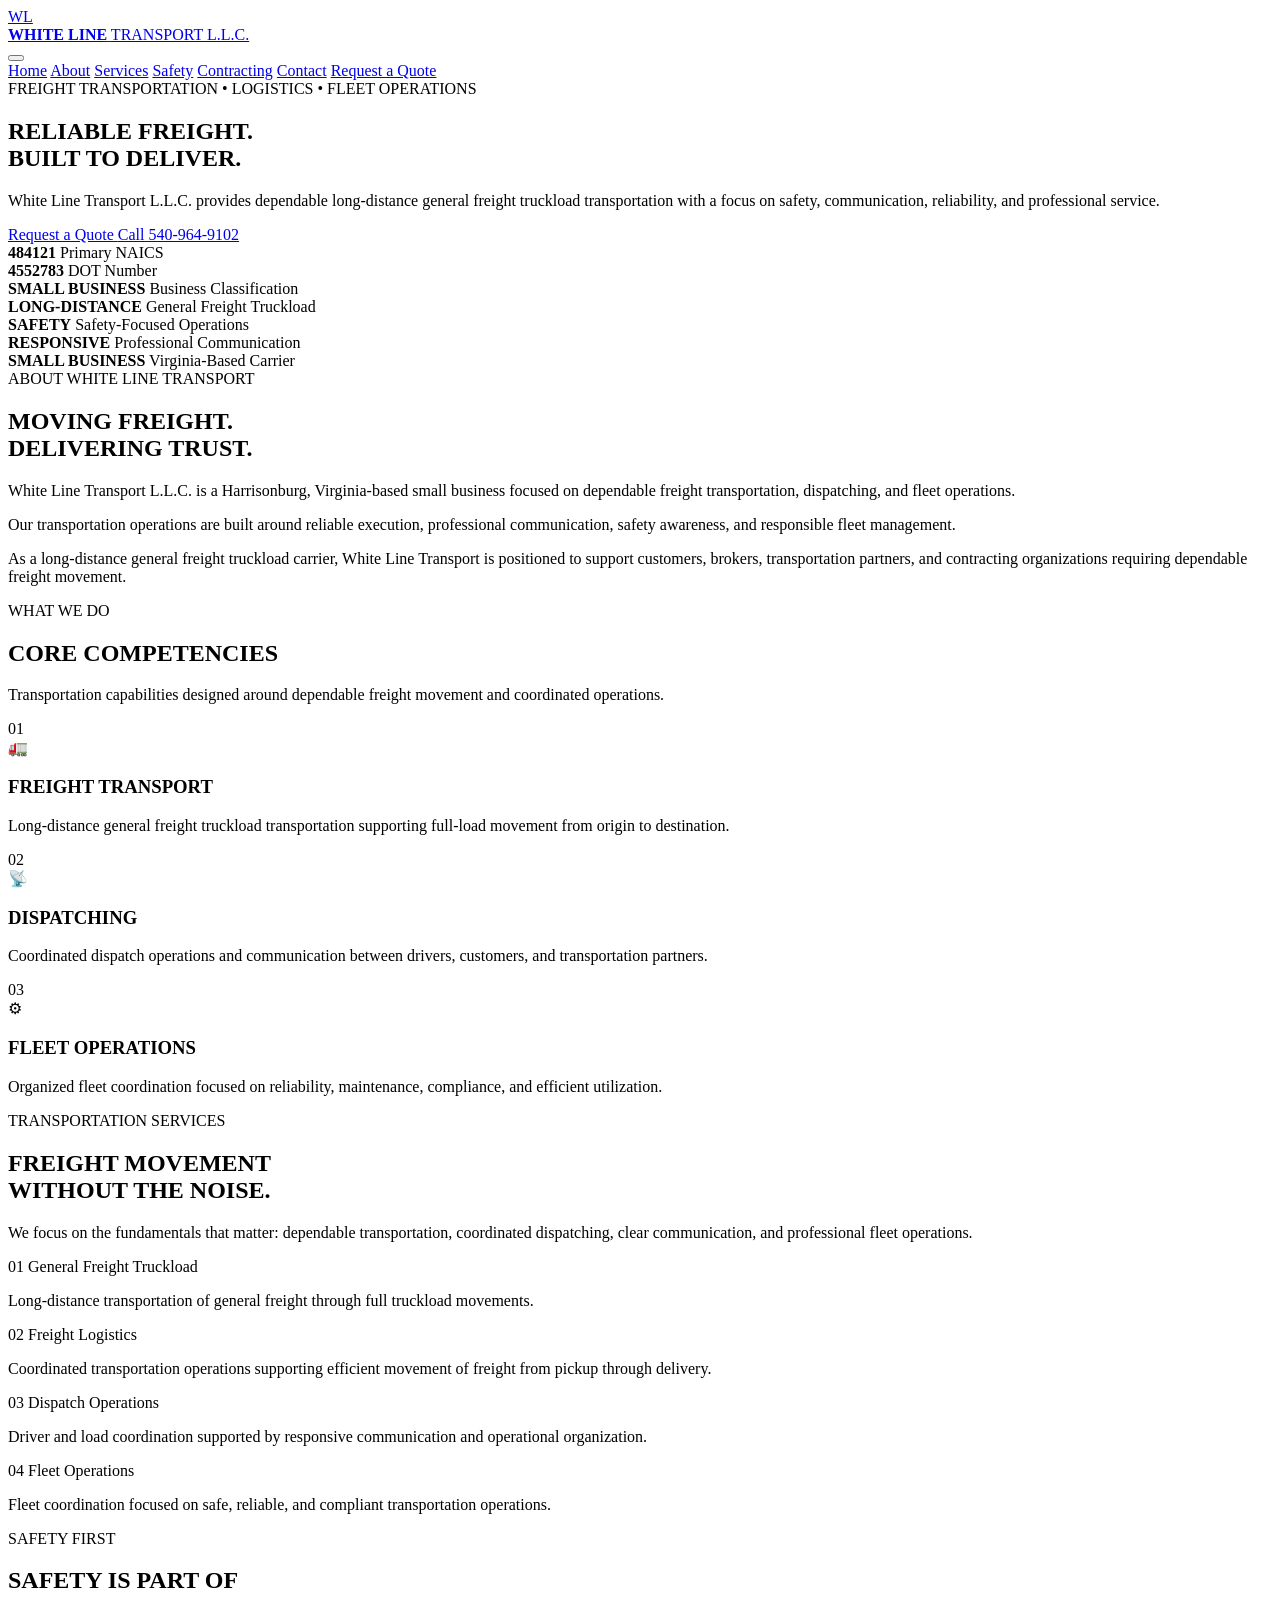
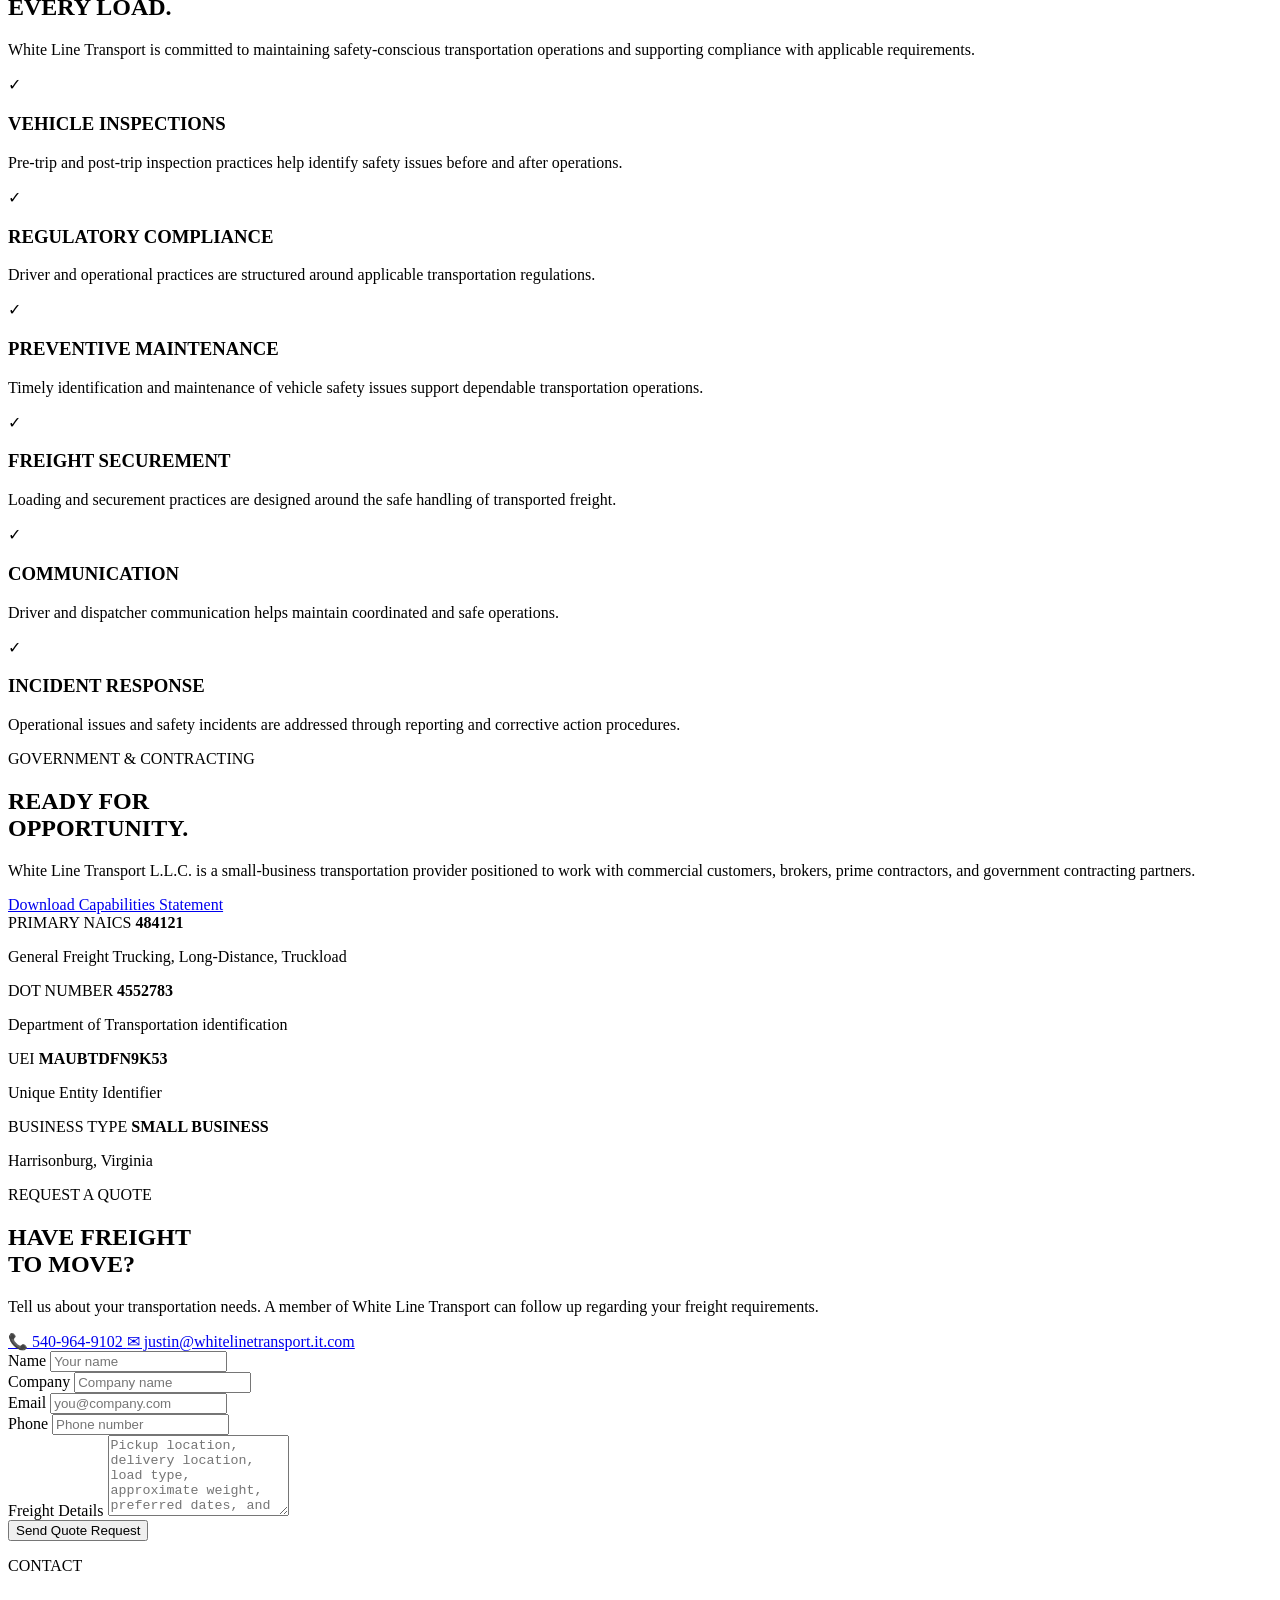
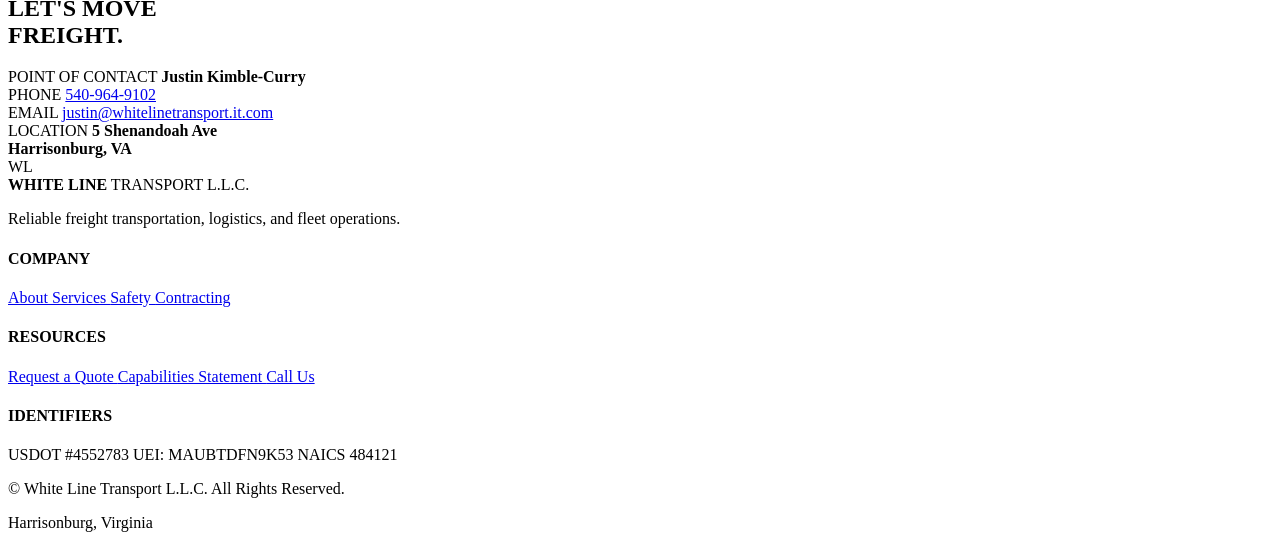
==== index.html @ 12d42ecc "Add index.html for White Line Transport website This commit adds a new HTML file for the White Line " ====
<!DOCTYPE html>
<html lang="en">
<head>
    <meta charset="UTF-8">

    <meta
        name="viewport"
        content="width=device-width, initial-scale=1.0"
    >

    <meta
        name="description"
        content="White Line Transport L.L.C. - Reliable long-distance general freight truckload transportation, logistics, dispatching, and fleet operations based in Harrisonburg, Virginia."
    >

    <meta
        name="keywords"
        content="White Line Transport, freight carrier, trucking company, Harrisonburg VA, freight transportation, logistics, truckload, NAICS 484121"
    >

    <meta name="author" content="White Line Transport L.L.C.">

    <title>
        White Line Transport L.L.C. | Freight Transportation & Logistics
    </title>

    <link rel="stylesheet" href="style.css">

    <link
        rel="preconnect"
        href="https://fonts.googleapis.com"
    >

    <link
        rel="preconnect"
        href="https://fonts.gstatic.com"
        crossorigin
    >

    <link
        href="https://fonts.googleapis.com/css2?family=Inter:wght@400;500;600;700;800&family=Oswald:wght@400;500;600;700&display=swap"
        rel="stylesheet"
    >
</head>

<body>

<!-- =========================================
     NAVIGATION
========================================= -->

<header class="site-header">

    <div class="container nav-container">

        <a href="#home" class="logo">

            <div class="logo-mark">
                WL
            </div>

            <div class="logo-text">
                <strong>WHITE LINE</strong>
                <span>TRANSPORT L.L.C.</span>
            </div>

        </a>

        <button
            class="mobile-menu-button"
            id="mobileMenuButton"
            aria-label="Open navigation"
        >
            <span></span>
            <span></span>
            <span></span>
        </button>

        <nav id="mainNav">

            <a href="#home">Home</a>

            <a href="#about">About</a>

            <a href="#services">Services</a>

            <a href="#safety">Safety</a>

            <a href="#contracting">Contracting</a>

            <a href="#contact">Contact</a>

            <a
                href="#quote"
                class="nav-button"
            >
                Request a Quote
            </a>

        </nav>

    </div>

</header>


<!-- =========================================
     HERO
========================================= -->

<main>

<section id="home" class="hero">

    <div class="hero-overlay"></div>

    <div class="container hero-content">

        <div class="hero-label">
            FREIGHT TRANSPORTATION • LOGISTICS • FLEET OPERATIONS
        </div>

        <h1>
            RELIABLE FREIGHT.
            <br>
            <span>BUILT TO DELIVER.</span>
        </h1>

        <p>
            White Line Transport L.L.C. provides dependable
            long-distance general freight truckload transportation
            with a focus on safety, communication, reliability,
            and professional service.
        </p>

        <div class="hero-buttons">

            <a
                href="#quote"
                class="button button-primary"
            >
                Request a Quote
            </a>

            <a
                href="tel:15409649102"
                class="button button-outline"
            >
                Call 540-964-9102
            </a>

        </div>

        <div class="hero-credentials">

            <div>
                <strong>484121</strong>
                <span>Primary NAICS</span>
            </div>

            <div>
                <strong>4552783</strong>
                <span>DOT Number</span>
            </div>

            <div>
                <strong>SMALL BUSINESS</strong>
                <span>Business Classification</span>
            </div>

        </div>

    </div>

</section>


<!-- =========================================
     TRUST BAR
========================================= -->

<section class="trust-bar">

    <div class="container trust-grid">

        <div class="trust-item">
            <strong>LONG-DISTANCE</strong>
            <span>General Freight Truckload</span>
        </div>

        <div class="trust-item">
            <strong>SAFETY</strong>
            <span>Safety-Focused Operations</span>
        </div>

        <div class="trust-item">
            <strong>RESPONSIVE</strong>
            <span>Professional Communication</span>
        </div>

        <div class="trust-item">
            <strong>SMALL BUSINESS</strong>
            <span>Virginia-Based Carrier</span>
        </div>

    </div>

</section>


<!-- =========================================
     ABOUT
========================================= -->

<section id="about" class="section about-section">

    <div class="container two-column">

        <div>

            <div class="section-label">
                ABOUT WHITE LINE TRANSPORT
            </div>

            <h2>
                MOVING FREIGHT.
                <br>
                <span>DELIVERING TRUST.</span>
            </h2>

        </div>

        <div class="about-copy">

            <p class="lead">
                White Line Transport L.L.C. is a
                Harrisonburg, Virginia-based small business
                focused on dependable freight transportation,
                dispatching, and fleet operations.
            </p>

            <p>
                Our transportation operations are built around
                reliable execution, professional communication,
                safety awareness, and responsible fleet management.
            </p>

            <p>
                As a long-distance general freight truckload
                carrier, White Line Transport is positioned to
                support customers, brokers, transportation
                partners, and contracting organizations requiring
                dependable freight movement.
            </p>

        </div>

    </div>

</section>


<!-- =========================================
     CORE COMPETENCIES
========================================= -->

<section class="section dark-section">

    <div class="container">

        <div class="center-heading">

            <div class="section-label">
                WHAT WE DO
            </div>

            <h2>
                CORE <span>COMPETENCIES</span>
            </h2>

            <p>
                Transportation capabilities designed around
                dependable freight movement and coordinated
                operations.
            </p>

        </div>


        <div class="competency-grid">

            <article class="competency-card">

                <div class="card-number">
                    01
                </div>

                <div class="card-icon">
                    🚛
                </div>

                <h3>
                    FREIGHT TRANSPORT
                </h3>

                <p>
                    Long-distance general freight truckload
                    transportation supporting full-load
                    movement from origin to destination.
                </p>

            </article>


            <article class="competency-card">

                <div class="card-number">
                    02
                </div>

                <div class="card-icon">
                    📡
                </div>

                <h3>
                    DISPATCHING
                </h3>

                <p>
                    Coordinated dispatch operations and
                    communication between drivers, customers,
                    and transportation partners.
                </p>

            </article>


            <article class="competency-card">

                <div class="card-number">
                    03
                </div>

                <div class="card-icon">
                    ⚙
                </div>

                <h3>
                    FLEET OPERATIONS
                </h3>

                <p>
                    Organized fleet coordination focused on
                    reliability, maintenance, compliance,
                    and efficient utilization.
                </p>

            </article>

        </div>

    </div>

</section>


<!-- =========================================
     SERVICES
========================================= -->

<section id="services" class="section">

    <div class="container">

        <div class="two-column services-heading">

            <div>

                <div class="section-label">
                    TRANSPORTATION SERVICES
                </div>

                <h2>
                    FREIGHT MOVEMENT
                    <br>
                    <span>WITHOUT THE NOISE.</span>
                </h2>

            </div>

            <p class="lead">
                We focus on the fundamentals that matter:
                dependable transportation, coordinated
                dispatching, clear communication, and
                professional fleet operations.
            </p>

        </div>


        <div class="service-list">

            <div class="service-row">

                <div class="service-title">
                    <span>01</span>
                    General Freight Truckload
                </div>

                <p>
                    Long-distance transportation of general
                    freight through full truckload movements.
                </p>

            </div>


            <div class="service-row">

                <div class="service-title">
                    <span>02</span>
                    Freight Logistics
                </div>

                <p>
                    Coordinated transportation operations
                    supporting efficient movement of freight
                    from pickup through delivery.
                </p>

            </div>


            <div class="service-row">

                <div class="service-title">
                    <span>03</span>
                    Dispatch Operations
                </div>

                <p>
                    Driver and load coordination supported by
                    responsive communication and operational
                    organization.
                </p>

            </div>


            <div class="service-row">

                <div class="service-title">
                    <span>04</span>
                    Fleet Operations
                </div>

                <p>
                    Fleet coordination focused on safe,
                    reliable, and compliant transportation
                    operations.
                </p>

            </div>

        </div>

    </div>

</section>


<!-- =========================================
     SAFETY
========================================= -->

<section id="safety" class="section safety-section">

    <div class="container">

        <div class="safety-header">

            <div>

                <div class="section-label">
                    SAFETY FIRST
                </div>

                <h2>
                    SAFETY IS PART OF
                    <br>
                    <span>EVERY LOAD.</span>
                </h2>

            </div>

            <p>
                White Line Transport is committed to maintaining
                safety-conscious transportation operations and
                supporting compliance with applicable requirements.
            </p>

        </div>


        <div class="safety-grid">

            <div class="safety-item">

                <div class="safety-icon">
                    ✓
                </div>

                <h3>
                    VEHICLE INSPECTIONS
                </h3>

                <p>
                    Pre-trip and post-trip inspection practices
                    help identify safety issues before and after
                    operations.
                </p>

            </div>


            <div class="safety-item">

                <div class="safety-icon">
                    ✓
                </div>

                <h3>
                    REGULATORY COMPLIANCE
                </h3>

                <p>
                    Driver and operational practices are structured
                    around applicable transportation regulations.
                </p>

            </div>


            <div class="safety-item">

                <div class="safety-icon">
                    ✓
                </div>

                <h3>
                    PREVENTIVE MAINTENANCE
                </h3>

                <p>
                    Timely identification and maintenance of
                    vehicle safety issues support dependable
                    transportation operations.
                </p>

            </div>


            <div class="safety-item">

                <div class="safety-icon">
                    ✓
                </div>

                <h3>
                    FREIGHT SECUREMENT
                </h3>

                <p>
                    Loading and securement practices are designed
                    around the safe handling of transported freight.
                </p>

            </div>


            <div class="safety-item">

                <div class="safety-icon">
                    ✓
                </div>

                <h3>
                    COMMUNICATION
                </h3>

                <p>
                    Driver and dispatcher communication helps
                    maintain coordinated and safe operations.
                </p>

            </div>


            <div class="safety-item">

                <div class="safety-icon">
                    ✓
                </div>

                <h3>
                    INCIDENT RESPONSE
                </h3>

                <p>
                    Operational issues and safety incidents are
                    addressed through reporting and corrective
                    action procedures.
                </p>

            </div>

        </div>

    </div>

</section>


<!-- =========================================
     GOVERNMENT CONTRACTING
========================================= -->

<section id="contracting" class="section contracting-section">

    <div class="container">

        <div class="contracting-header">

            <div>

                <div class="section-label">
                    GOVERNMENT & CONTRACTING
                </div>

                <h2>
                    READY FOR
                    <br>
                    <span>OPPORTUNITY.</span>
                </h2>

            </div>

            <div>

                <p class="lead">
                    White Line Transport L.L.C. is a small-business
                    transportation provider positioned to work with
                    commercial customers, brokers, prime contractors,
                    and government contracting partners.
                </p>

                <a
                    href="White_Line_Transport_Capabilities_Statement.pdf"
                    class="button button-primary"
                    download
                >
                    Download Capabilities Statement
                </a>

            </div>

        </div>


        <div class="credentials">

            <div class="credential">

                <span>
                    PRIMARY NAICS
                </span>

                <strong>
                    484121
                </strong>

                <p>
                    General Freight Trucking,
                    Long-Distance, Truckload
                </p>

            </div>


            <div class="credential">

                <span>
                    DOT NUMBER
                </span>

                <strong>
                    4552783
                </strong>

                <p>
                    Department of Transportation
                    identification
                </p>

            </div>


            <div class="credential">

                <span>
                    UEI
                </span>

                <strong class="uei">
                    MAUBTDFN9K53
                </strong>

                <p>
                    Unique Entity Identifier
                </p>

            </div>


            <div class="credential">

                <span>
                    BUSINESS TYPE
                </span>

                <strong>
                    SMALL BUSINESS
                </strong>

                <p>
                    Harrisonburg, Virginia
                </p>

            </div>

        </div>

    </div>

</section>


<!-- =========================================
     QUOTE
========================================= -->

<section id="quote" class="section quote-section">

    <div class="container quote-container">

        <div class="quote-intro">

            <div class="section-label">
                REQUEST A QUOTE
            </div>

            <h2>
                HAVE FREIGHT
                <br>
                <span>TO MOVE?</span>
            </h2>

            <p>
                Tell us about your transportation needs.
                A member of White Line Transport can follow
                up regarding your freight requirements.
            </p>

            <div class="direct-contact">

                <a href="tel:15409649102">
                    📞 540-964-9102
                </a>

                <a href="mailto:justin@whitelinetransport.it.com">
                    ✉ justin@whitelinetransport.it.com
                </a>

            </div>

        </div>


        <form
            class="quote-form"
            id="quoteForm"
        >

            <div class="form-row">

                <div class="form-group">

                    <label for="name">
                        Name
                    </label>

                    <input
                        type="text"
                        id="name"
                        name="name"
                        required
                        placeholder="Your name"
                    >

                </div>


                <div class="form-group">

                    <label for="company">
                        Company
                    </label>

                    <input
                        type="text"
                        id="company"
                        name="company"
                        placeholder="Company name"
                    >

                </div>

            </div>


            <div class="form-row">

                <div class="form-group">

                    <label for="email">
                        Email
                    </label>

                    <input
                        type="email"
                        id="email"
                        name="email"
                        required
                        placeholder="you@company.com"
                    >

                </div>


                <div class="form-group">

                    <label for="phone">
                        Phone
                    </label>

                    <input
                        type="tel"
                        id="phone"
                        name="phone"
                        placeholder="Phone number"
                    >

                </div>

            </div>


            <div class="form-group">

                <label for="freight">
                    Freight Details
                </label>

                <textarea
                    id="freight"
                    name="freight"
                    rows="5"
                    placeholder="Pickup location, delivery location, load type, approximate weight, preferred dates, and any other relevant details."
                ></textarea>

            </div>


            <button
                type="submit"
                class="button button-primary form-button"
            >
                Send Quote Request
            </button>

            <p
                id="formMessage"
                class="form-message"
            ></p>

        </form>

    </div>

</section>


<!-- =========================================
     CONTACT
========================================= -->

<section id="contact" class="contact-section">

    <div class="container">

        <div class="contact-grid">

            <div>

                <div class="section-label">
                    CONTACT
                </div>

                <h2>
                    LET'S MOVE
                    <br>
                    <span>FREIGHT.</span>
                </h2>

            </div>


            <div class="contact-details">

                <div class="contact-item">

                    <span>
                        POINT OF CONTACT
                    </span>

                    <strong>
                        Justin Kimble-Curry
                    </strong>

                </div>


                <div class="contact-item">

                    <span>
                        PHONE
                    </span>

                    <a href="tel:15409649102">
                        540-964-9102
                    </a>

                </div>


                <div class="contact-item">

                    <span>
                        EMAIL
                    </span>

                    <a href="mailto:justin@whitelinetransport.it.com">
                        justin@whitelinetransport.it.com
                    </a>

                </div>


                <div class="contact-item">

                    <span>
                        LOCATION
                    </span>

                    <strong>
                        5 Shenandoah Ave
                        <br>
                        Harrisonburg, VA
                    </strong>

                </div>

            </div>

        </div>

    </div>

</section>


</main>


<!-- =========================================
     FOOTER
========================================= -->

<footer>

    <div class="container footer-main">

        <div class="footer-brand">

            <div class="logo">

                <div class="logo-mark">
                    WL
                </div>

                <div class="logo-text">
                    <strong>WHITE LINE</strong>
                    <span>TRANSPORT L.L.C.</span>
                </div>

            </div>

            <p>
                Reliable freight transportation,
                logistics, and fleet operations.
            </p>

        </div>


        <div class="footer-links">

            <h4>
                COMPANY
            </h4>

            <a href="#about">
                About
            </a>

            <a href="#services">
                Services
            </a>

            <a href="#safety">
                Safety
            </a>

            <a href="#contracting">
                Contracting
            </a>

        </div>


        <div class="footer-links">

            <h4>
                RESOURCES
            </h4>

            <a href="#quote">
                Request a Quote
            </a>

            <a
                href="White_Line_Transport_Capabilities_Statement.pdf"
                download
            >
                Capabilities Statement
            </a>

            <a href="tel:15409649102">
                Call Us
            </a>

        </div>


        <div class="footer-links">

            <h4>
                IDENTIFIERS
            </h4>

            <span>
               USDOT #4552783
            </span>

            <span>
                UEI: MAUBTDFN9K53
            </span>

            <span>
                NAICS 484121
            </span>

        </div>

    </div>


    <div class="footer-bottom">

        <div class="container">

            <p>
                © <span id="year"></span>
                White Line Transport L.L.C.
                All Rights Reserved.
            </p>

            <p>
                Harrisonburg, Virginia
            </p>

        </div>

    </div>

</footer>


<script src="script.js"></script>

</body>
</html>
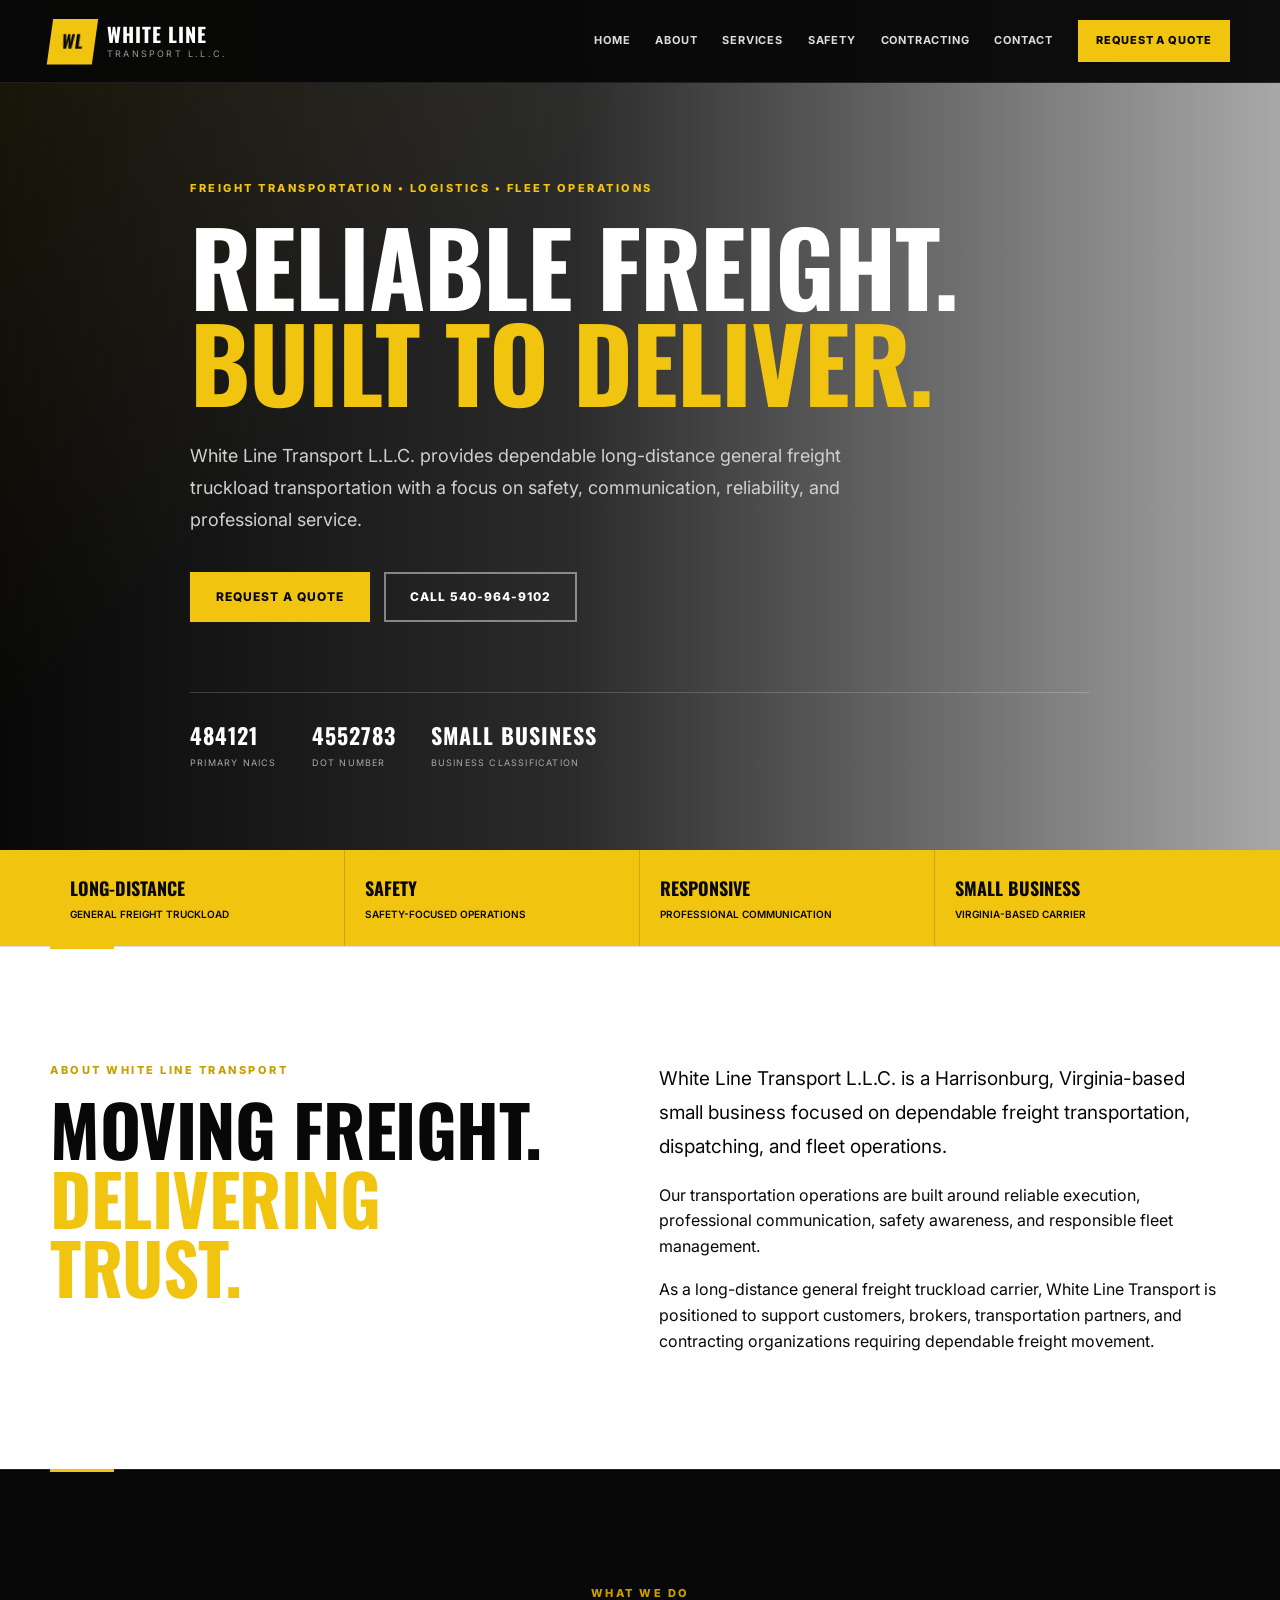
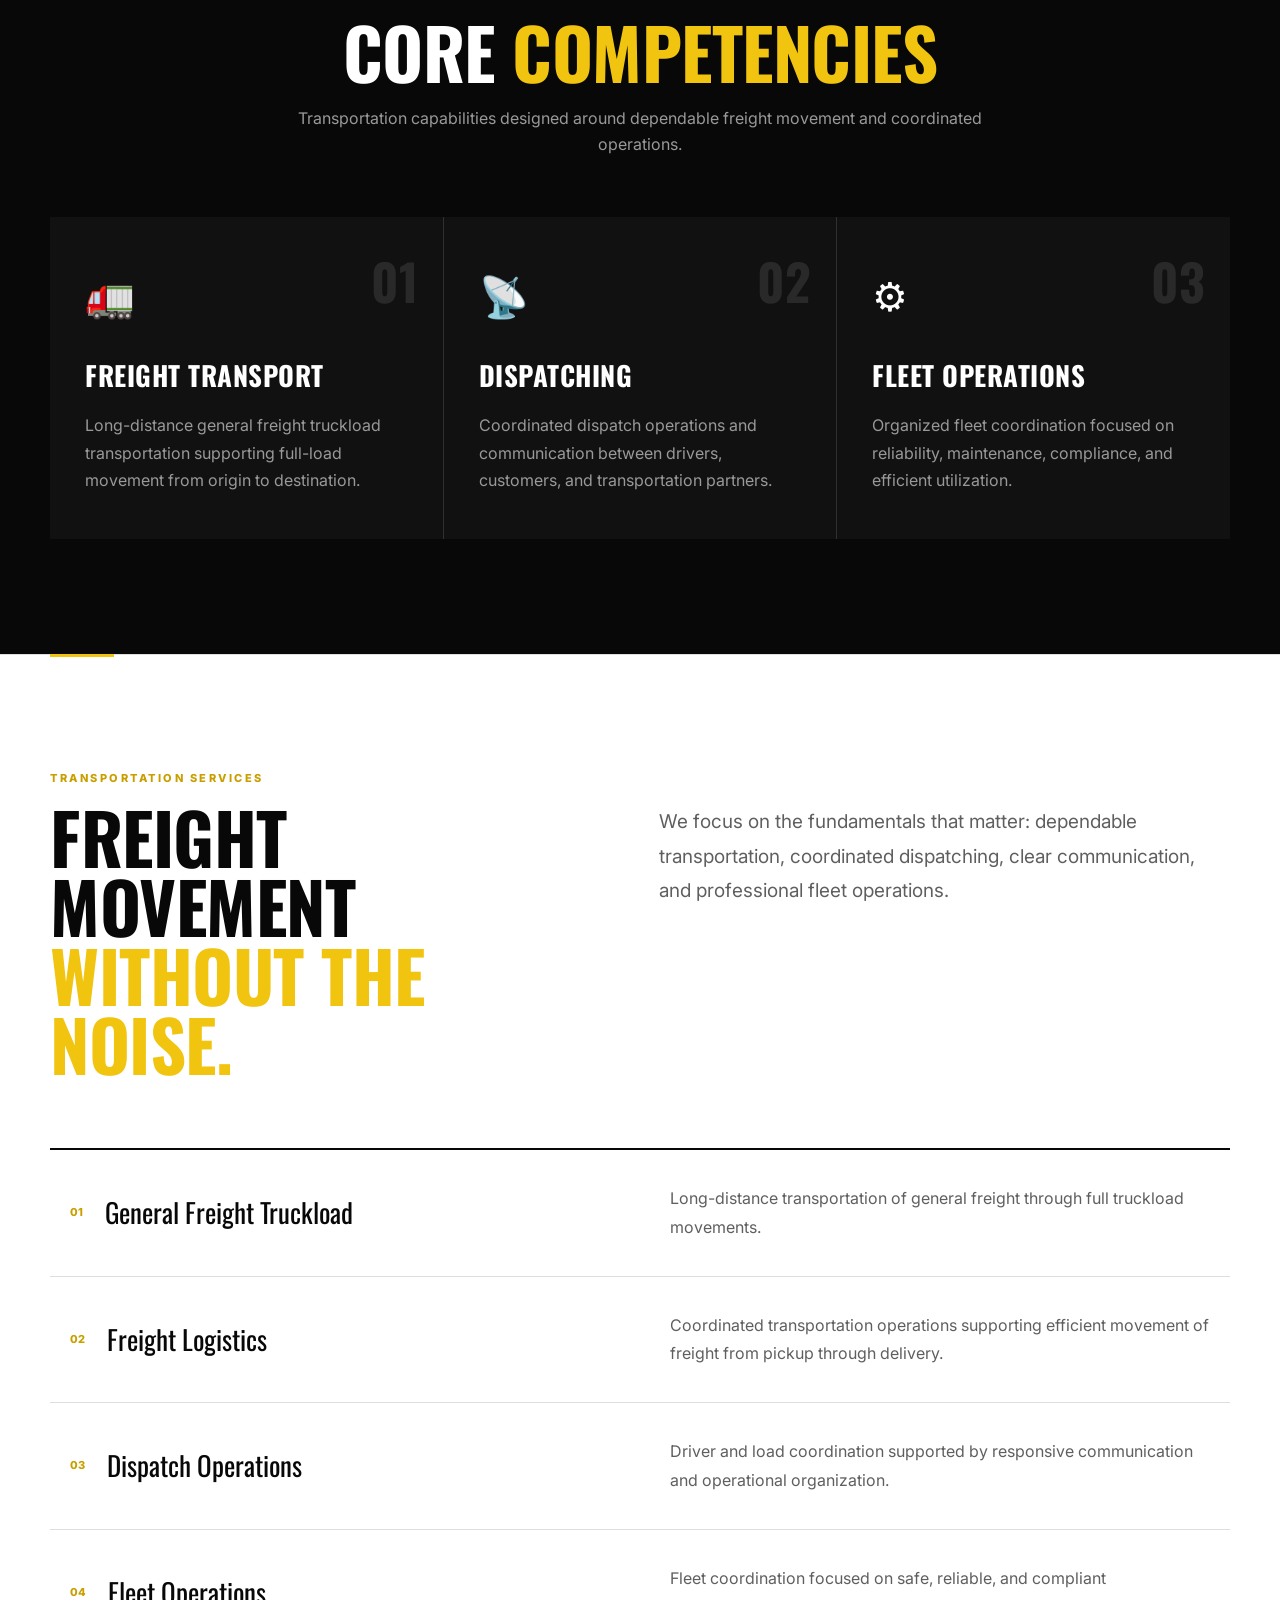
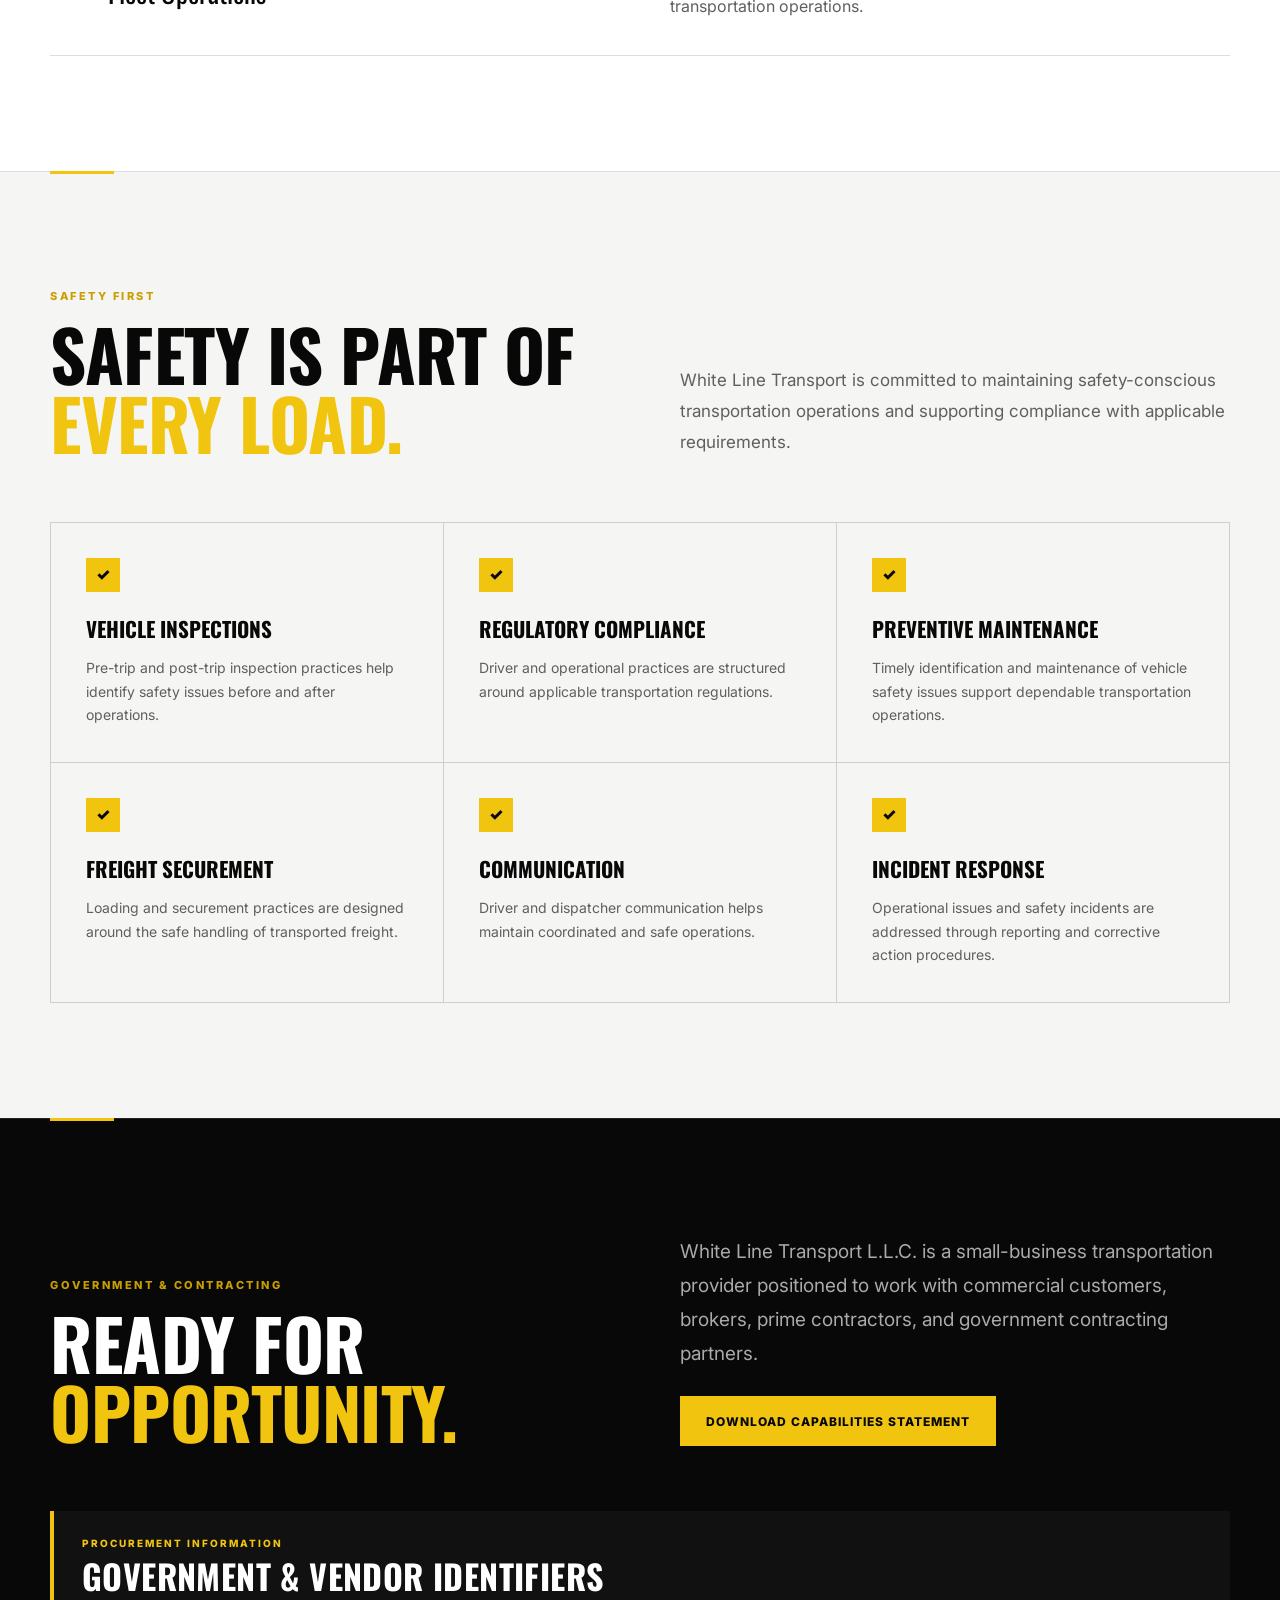
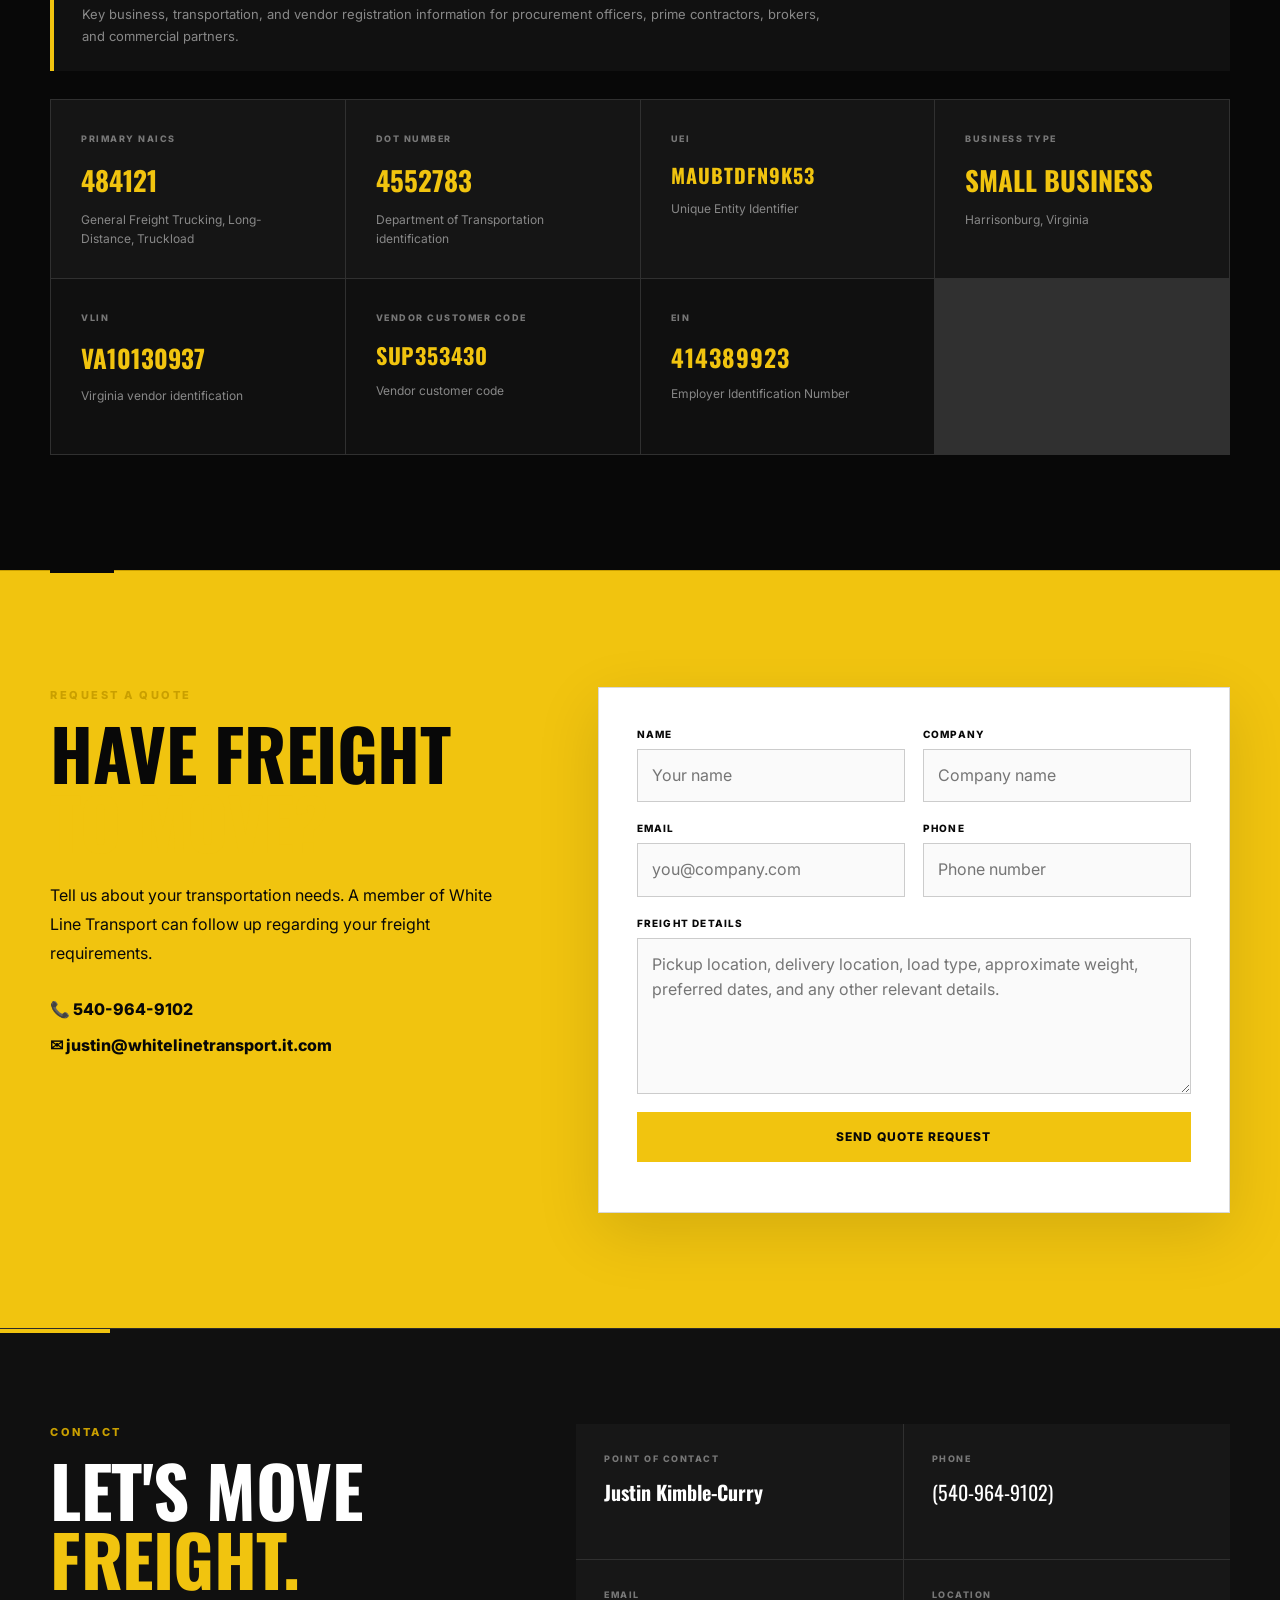
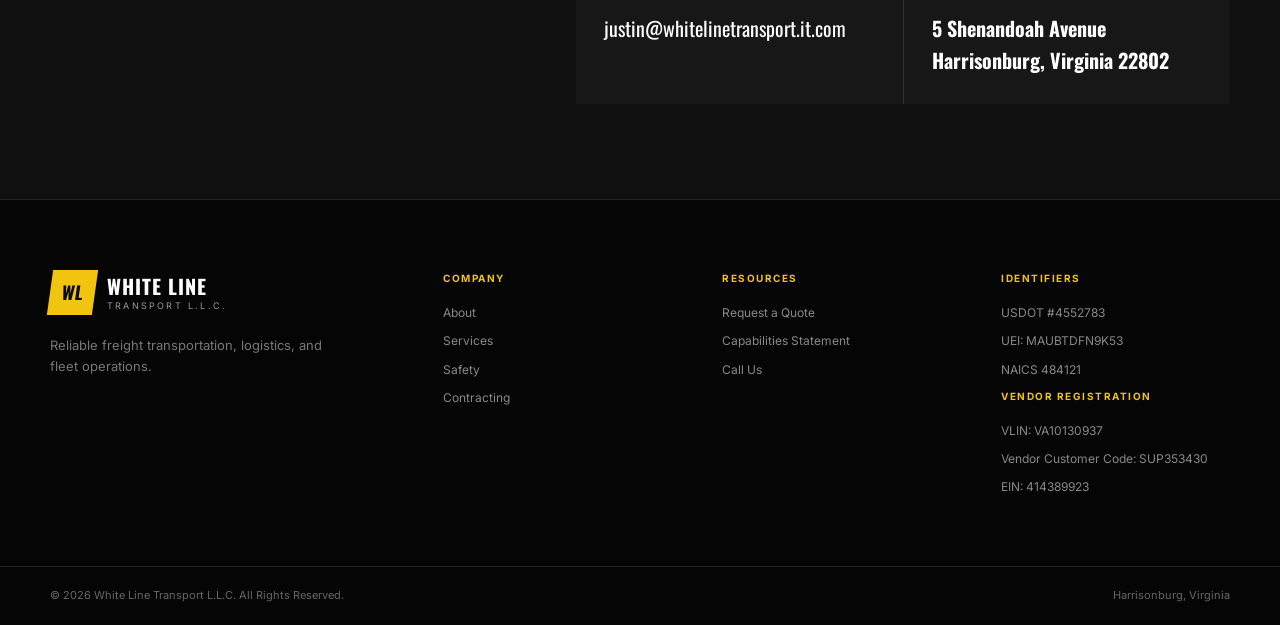
==== commit 89356179: "Update contact information formatting in index.html" ====
--- a/index.html
+++ b/index.html
@@ -947,7 +947,7 @@
                     </span>
 
                     <a href="tel:15409649102">
-                        540-964-9102
+                        (540-964-9102)
                     </a>
 
                 </div>
@@ -973,9 +973,9 @@
                     </span>
 
                     <strong>
-                        5 Shenandoah Ave
+                        5 Shenandoah Avenue
                         <br>
-                        Harrisonburg, VA
+                        Harrisonburg, Virginia 22802
                     </strong>
 
                 </div>
--- a/style.css
+++ b/style.css
@@ -0,0 +1,206 @@
+/* =========================================
+   WHITE LINE TRANSPORT
+   REFINED CORPORATE DESIGN SYSTEM
+========================================= */
+
+:root {
+    --black: #080808;
+    --black-soft: #111111;
+    --dark: #171717;
+    --white: #ffffff;
+    --off-white: #f5f5f3;
+    --gray: #a5a5a5;
+    --gray-dark: #5f5f5f;
+    --line: #dedede;
+    --accent: #f1c40f;
+    --accent-dark: #c99f00;
+    --max-width: 1180px;
+    --section-space: clamp(85px, 9vw, 125px);
+    --font-body: "Inter", sans-serif;
+    --font-heading: "Oswald", sans-serif;
+}
+
+* { margin: 0; padding: 0; box-sizing: border-box; }
+html { scroll-behavior: smooth; scroll-padding-top: 82px; }
+body { font-family: var(--font-body); background: var(--white); color: var(--black); line-height: 1.6; }
+body::selection { background: var(--accent); color: var(--black); }
+img { max-inline-size: 100%; display: block; }
+a { color: inherit; text-decoration: none; }
+button, input, textarea { font: inherit; }
+
+.container { inline-size: min(calc(100% - 40px), var(--max-width)); margin: 0 auto; }
+
+.section { position: relative; padding: var(--section-space) 0; border-top: 1px solid var(--line); }
+.section::before { content: ""; position: absolute; inset-block-start: -1px; inset-inline-start: max(20px, calc((100% - var(--max-width)) / 2)); inline-size: 64px; block-size: 3px; background: var(--accent); }
+.section-label { color: var(--accent-dark); font-size: 11px; font-weight: 800; letter-spacing: 2.5px; text-transform: uppercase; }
+h2 { margin-block-start: 14px; font-family: var(--font-heading); font-size: clamp(43px, 5.5vw, 72px); line-height: .98; letter-spacing: -.5px; }
+h2 span { color: var(--accent); }
+.lead { font-size: 19px; line-height: 1.8; }
+
+.site-header { position: fixed; inset-block-start: 0; inset-inline: 0; z-index: 1000; background: rgba(8,8,8,.97); border-block-end: 1px solid rgba(255,255,255,.09); backdrop-filter: blur(10px); }
+.nav-container { min-block-size: 82px; display: flex; align-items: center; justify-content: space-between; }
+.logo { display: flex; align-items: center; gap: 12px; }
+.logo-mark { inline-size: 45px; block-size: 45px; display: grid; place-items: center; background: var(--accent); color: var(--black); font-family: var(--font-heading); font-size: 18px; font-weight: 700; transform: skew(-8deg); }
+.logo-text { display: flex; flex-direction: column; line-height: 1; }
+.logo-text strong { color: var(--white); font-family: var(--font-heading); font-size: 20px; letter-spacing: 1px; }
+.logo-text span { color: #999; font-size: 9px; letter-spacing: 2.2px; margin-block-start: 5px; }
+nav { display: flex; align-items: center; gap: 25px; }
+nav a { color: #ddd; font-size: 11px; font-weight: 700; text-transform: uppercase; letter-spacing: .8px; transition: .25s ease; }
+nav a:hover { color: var(--accent); }
+.nav-button { padding: 12px 18px; background: var(--accent); color: var(--black) !important; font-weight: 800; }
+.mobile-menu-button { display: none; inline-size: 42px; block-size: 42px; background: transparent; border: 0; cursor: pointer; }
+.mobile-menu-button span { display: block; block-size: 2px; background: white; margin: 6px 0; }
+
+.hero { min-block-size: 850px; position: relative; display: flex; align-items: center; background: linear-gradient(90deg,rgba(0,0,0,.97) 0%,rgba(0,0,0,.83) 45%,rgba(0,0,0,.34) 100%),url("https://images.unsplash.com/photo-1586191582151-f73872dfd4a7?auto=format&fit=crop&w=2000&q=85") center/cover; color: white; }
+.hero-overlay { position: absolute; inset: 0; background: linear-gradient(135deg,rgba(241,196,15,.08),transparent 35%); }
+.hero-content { position: relative; padding-block-start: 100px; max-inline-size: 900px; }
+.hero-label { color: var(--accent); font-size: 11px; font-weight: 800; letter-spacing: 2.5px; text-transform: uppercase; }
+.hero h1 { margin-block-start: 20px; font-family: var(--font-heading); font-size: clamp(58px,8vw,105px); line-height: .94; letter-spacing: -1px; }
+.hero h1 span { color: var(--accent); }
+.hero p { max-inline-size: 690px; margin-block-start: 30px; color: #d0d0d0; font-size: 18px; line-height: 1.8; }
+.hero-buttons { display: flex; flex-wrap: wrap; gap: 14px; margin-block-start: 35px; }
+.button { display: inline-flex; align-items: center; justify-content: center; min-block-size: 50px; padding: 0 24px; border: 2px solid transparent; font-size: 12px; font-weight: 800; text-transform: uppercase; letter-spacing: 1px; cursor: pointer; transition: .25s ease; }
+.button-primary { background: var(--accent); color: var(--black); }
+.button-primary:hover { background: white; transform: translateY(-2px); }
+.button-outline { border-color: rgba(255,255,255,.45); color: white; }
+.button-outline:hover { border-color: var(--accent); color: var(--accent); }
+.hero-credentials { display: flex; flex-wrap: wrap; gap: 35px; margin-block-start: 70px; padding-block-start: 25px; border-block-start: 1px solid rgba(255,255,255,.18); }
+.hero-credentials div { display: flex; flex-direction: column; }
+.hero-credentials strong { font-family: var(--font-heading); font-size: 22px; letter-spacing: 1px; }
+.hero-credentials span { color: #aaa; margin-block-start: 3px; font-size: 9px; text-transform: uppercase; letter-spacing: 1.2px; }
+
+.trust-bar { background: var(--accent); color: var(--black); }
+.trust-grid { display: grid; grid-template-columns: repeat(4,1fr); }
+.trust-item { padding: 24px 20px; border-inline-end: 1px solid rgba(0,0,0,.15); }
+.trust-item:last-child { border-inline-end: 0; }
+.trust-item strong { display: block; font-family: var(--font-heading); font-size: 18px; }
+.trust-item span { display: block; margin-block-start: 3px; font-size: 10px; font-weight: 600; text-transform: uppercase; }
+
+.about-section { background: var(--white); }
+.two-column { display: grid; grid-template-columns: 1fr 1.1fr; gap: 90px; align-items: start; }
+.about-copy p + p { margin-block-start: 18px; }
+
+.dark-section { background: var(--black); color: white; border-top-color: #252525; }
+.dark-section::before { background: var(--accent); }
+.center-heading { max-inline-size: 720px; margin: 0 auto 60px; text-align: center; }
+.center-heading h2 { margin-block-end: 20px; }
+.center-heading p { color: #999; font-size: 16px; }
+.competency-grid { display: grid; grid-template-columns: repeat(3,1fr); gap: 1px; background: #303030; }
+.competency-card { position: relative; padding: 45px 35px; background: #111; min-block-size: 320px; overflow: hidden; border-top: 3px solid transparent; transition: .25s ease; }
+.competency-card:hover { background: #191919; border-top-color: var(--accent); transform: translateY(-4px); }
+.card-number { position: absolute; inset-block-start: 20px; inset-inline-end: 25px; color: #292929; font-family: var(--font-heading); font-size: 50px; font-weight: 700; }
+.card-icon { font-size: 40px; margin-block-end: 25px; }
+.competency-card h3 { font-family: var(--font-heading); font-size: 27px; letter-spacing: .5px; }
+.competency-card p { color: #999; margin-block-start: 15px; line-height: 1.7; }
+
+.services-heading { margin-block-end: 70px; }
+.services-heading > p { color: var(--gray-dark); padding-block-start: 35px; }
+.service-list { border-block-start: 2px solid var(--black); }
+.service-row { display: grid; grid-template-columns: 1fr 1fr; gap: 60px; padding: 34px 20px; border-block-end: 1px solid var(--line); transition: .2s ease; }
+.service-row:hover { background: var(--off-white); padding-inline: 30px; }
+.service-title { font-family: var(--font-heading); font-size: 27px; display: flex; gap: 22px; align-items: center; }
+.service-title span { color: var(--accent-dark); font-family: var(--font-body); font-size: 11px; font-weight: 800; }
+.service-row p { color: var(--gray-dark); line-height: 1.8; }
+
+.safety-section { background: var(--off-white); }
+.safety-header { display: grid; grid-template-columns: 1fr 1fr; gap: 80px; align-items: end; margin-block-end: 65px; }
+.safety-header > p { color: var(--gray-dark); font-size: 17px; line-height: 1.8; }
+.safety-grid { display: grid; grid-template-columns: repeat(3,1fr); gap: 1px; background: #cfcfcf; border: 1px solid #cfcfcf; }
+.safety-item { padding: 35px; background: var(--off-white); transition: .2s ease; }
+.safety-item:hover { background: white; }
+.safety-icon { inline-size: 34px; block-size: 34px; display: grid; place-items: center; background: var(--accent); font-weight: 900; margin-block-end: 20px; }
+.safety-item h3 { font-family: var(--font-heading); font-size: 21px; }
+.safety-item p { color: var(--gray-dark); margin-block-start: 10px; font-size: 14px; line-height: 1.7; }
+
+.contracting-section { background: var(--black); color: white; border-top-color: #252525; }
+.contracting-section::before { background: var(--accent); }
+.contracting-header { display: grid; grid-template-columns: 1fr 1fr; gap: 80px; align-items: end; margin-block-end: 65px; }
+.contracting-header p { color: #aaa; margin-block-end: 25px; }
+.credentials { display: grid; grid-template-columns: repeat(4,1fr); gap: 1px; background: #303030; }
+.credential { padding: 30px; background: #151515; border-top: 2px solid transparent; transition: .2s ease; }
+.credential:hover { border-top-color: var(--accent); background: #1b1b1b; }
+.credential span { color: #777; font-size: 9px; font-weight: 800; letter-spacing: 1.5px; }
+.credential strong { display: block; margin-block-start: 12px; color: var(--accent); font-family: var(--font-heading); font-size: 27px; }
+.credential .uei { font-size: 20px; letter-spacing: 1px; }
+.credential p { color: #888; margin-block-start: 8px; font-size: 12px; line-height: 1.6; }
+
+.quote-section { background: var(--accent); border-top-color: #c99f00; }
+.quote-section::before { background: var(--black); }
+.quote-container { display: grid; grid-template-columns: .85fr 1.15fr; gap: 80px; align-items: start; }
+.quote-intro p { max-inline-size: 500px; margin-block-start: 25px; font-size: 16px; line-height: 1.8; }
+.direct-contact { display: flex; flex-direction: column; gap: 10px; margin-block-start: 30px; font-weight: 800; }
+.direct-contact a:hover { text-decoration: underline; }
+.quote-form { padding: 38px; background: white; border: 1px solid rgba(0,0,0,.15); box-shadow: 0 20px 60px rgba(0,0,0,.12); }
+.form-row { display: grid; grid-template-columns: 1fr 1fr; gap: 18px; }
+.form-group { display: flex; flex-direction: column; gap: 7px; margin-block-end: 18px; }
+.form-group label { font-size: 10px; font-weight: 800; letter-spacing: 1.2px; text-transform: uppercase; }
+.form-group input,.form-group textarea { inline-size: 100%; padding: 13px 14px; border: 1px solid #ccc; background: #fafafa; color: var(--black); outline: none; transition: .2s ease; }
+.form-group input:focus,.form-group textarea:focus { border-color: var(--black); box-shadow: 0 0 0 2px rgba(241,196,15,.35); }
+.form-group textarea { resize: vertical; min-block-size: 130px; }
+.form-button { inline-size: 100%; border: 0; }
+.form-message { margin-block-start: 12px; font-size: 13px; font-weight: 700; }
+
+.contact-section { padding: 95px 0; background: #101010; color: white; border-top: 1px solid #2b2b2b; position: relative; }
+.contact-section::before { content: ""; position: absolute; inset-block-start: 0; inset-inline-start: 0; inline-size: 110px; block-size: 4px; background: var(--accent); }
+.contact-grid { display: grid; grid-template-columns: .8fr 1.2fr; gap: 90px; align-items: start; }
+.contact-section h2 { margin-block-start: 14px; }
+.contact-details { display: grid; grid-template-columns: 1fr 1fr; gap: 1px; background: #303030; }
+.contact-item { min-block-size: 135px; padding: 28px; background: #171717; }
+.contact-item span { display: block; color: #777; font-size: 9px; font-weight: 800; letter-spacing: 1.5px; }
+.contact-item strong,.contact-item a { display: block; margin-block-start: 10px; font-family: var(--font-heading); font-size: 20px; }
+.contact-item a:hover { color: var(--accent); }
+
+footer { background: #050505; color: white; border-top: 1px solid #222; }
+.footer-main { display: grid; grid-template-columns: 1.5fr 1fr 1fr 1fr; gap: 50px; padding: 70px 0; }
+.footer-brand p { max-inline-size: 300px; color: #777; margin-block-start: 20px; font-size: 13px; }
+.footer-links { display: flex; flex-direction: column; gap: 9px; }
+.footer-links h4 { color: var(--accent); margin-block-end: 8px; font-size: 10px; letter-spacing: 1.5px; }
+.footer-links a,.footer-links span { color: #888; font-size: 12px; }
+.footer-links a:hover { color: white; }
+.footer-bottom { padding: 20px 0; border-top: 1px solid #202020; color: #666; font-size: 11px; }
+.footer-bottom .container { display: flex; justify-content: space-between; gap: 20px; }
+
+@media (max-width: 1000px) {
+    nav { gap: 14px; }
+    nav a { font-size: 10px; }
+    .two-column,.safety-header,.contracting-header,.quote-container,.contact-grid { gap: 50px; }
+    .credentials { grid-template-columns: repeat(2,1fr); }
+    .footer-main { grid-template-columns: repeat(2,1fr); }
+}
+
+@media (max-width: 760px) {
+    .container { inline-size: min(calc(100% - 28px), var(--max-width)); }
+    .nav-container { min-block-size: 70px; }
+    .mobile-menu-button { display: block; }
+    nav { position: absolute; inset-block-start: 70px; inset-inline: 0; display: none; flex-direction: column; align-items: stretch; gap: 0; padding: 8px 14px 18px; background: rgba(8,8,8,.98); border-top: 1px solid #222; }
+    nav.active { display: flex; }
+    nav a { padding: 14px 10px; font-size: 11px; border-bottom: 1px solid #202020; }
+    .nav-button { margin-top: 8px; text-align: center; border: 0; }
+    .hero { min-block-size: 760px; }
+    .hero-content { padding-block-start: 90px; }
+    .hero h1 { font-size: clamp(50px,14vw,78px); }
+    .hero p { font-size: 16px; }
+    .hero-credentials { gap: 20px; margin-block-start: 45px; }
+    .trust-grid,.two-column,.competency-grid,.service-row,.safety-grid,.safety-header,.contracting-header,.quote-container,.form-row,.contact-grid { grid-template-columns: 1fr; }
+    .trust-item { border-inline-end: 0; border-bottom: 1px solid rgba(0,0,0,.15); }
+    .trust-item:last-child { border-bottom: 0; }
+    .section { padding: 80px 0; }
+    .two-column { gap: 35px; }
+    .center-heading { margin-bottom: 40px; }
+    .competency-card { min-block-size: auto; }
+    .service-row { gap: 15px; padding: 28px 8px; }
+    .service-row:hover { padding-inline: 14px; }
+    .safety-header,.contracting-header { gap: 30px; margin-bottom: 40px; }
+    .credentials { grid-template-columns: 1fr; }
+    .quote-form { padding: 24px 18px; }
+    .contact-details { grid-template-columns: 1fr; }
+    .footer-main { grid-template-columns: 1fr 1fr; gap: 35px 25px; }
+    .footer-bottom .container { flex-direction: column; }
+}
+
+@media (max-width: 460px) {
+    .logo-text strong { font-size: 17px; }
+    .logo-mark { inline-size: 40px; block-size: 40px; }
+    .hero-buttons .button { inline-size: 100%; }
+    .footer-main { grid-template-columns: 1fr; }
+}
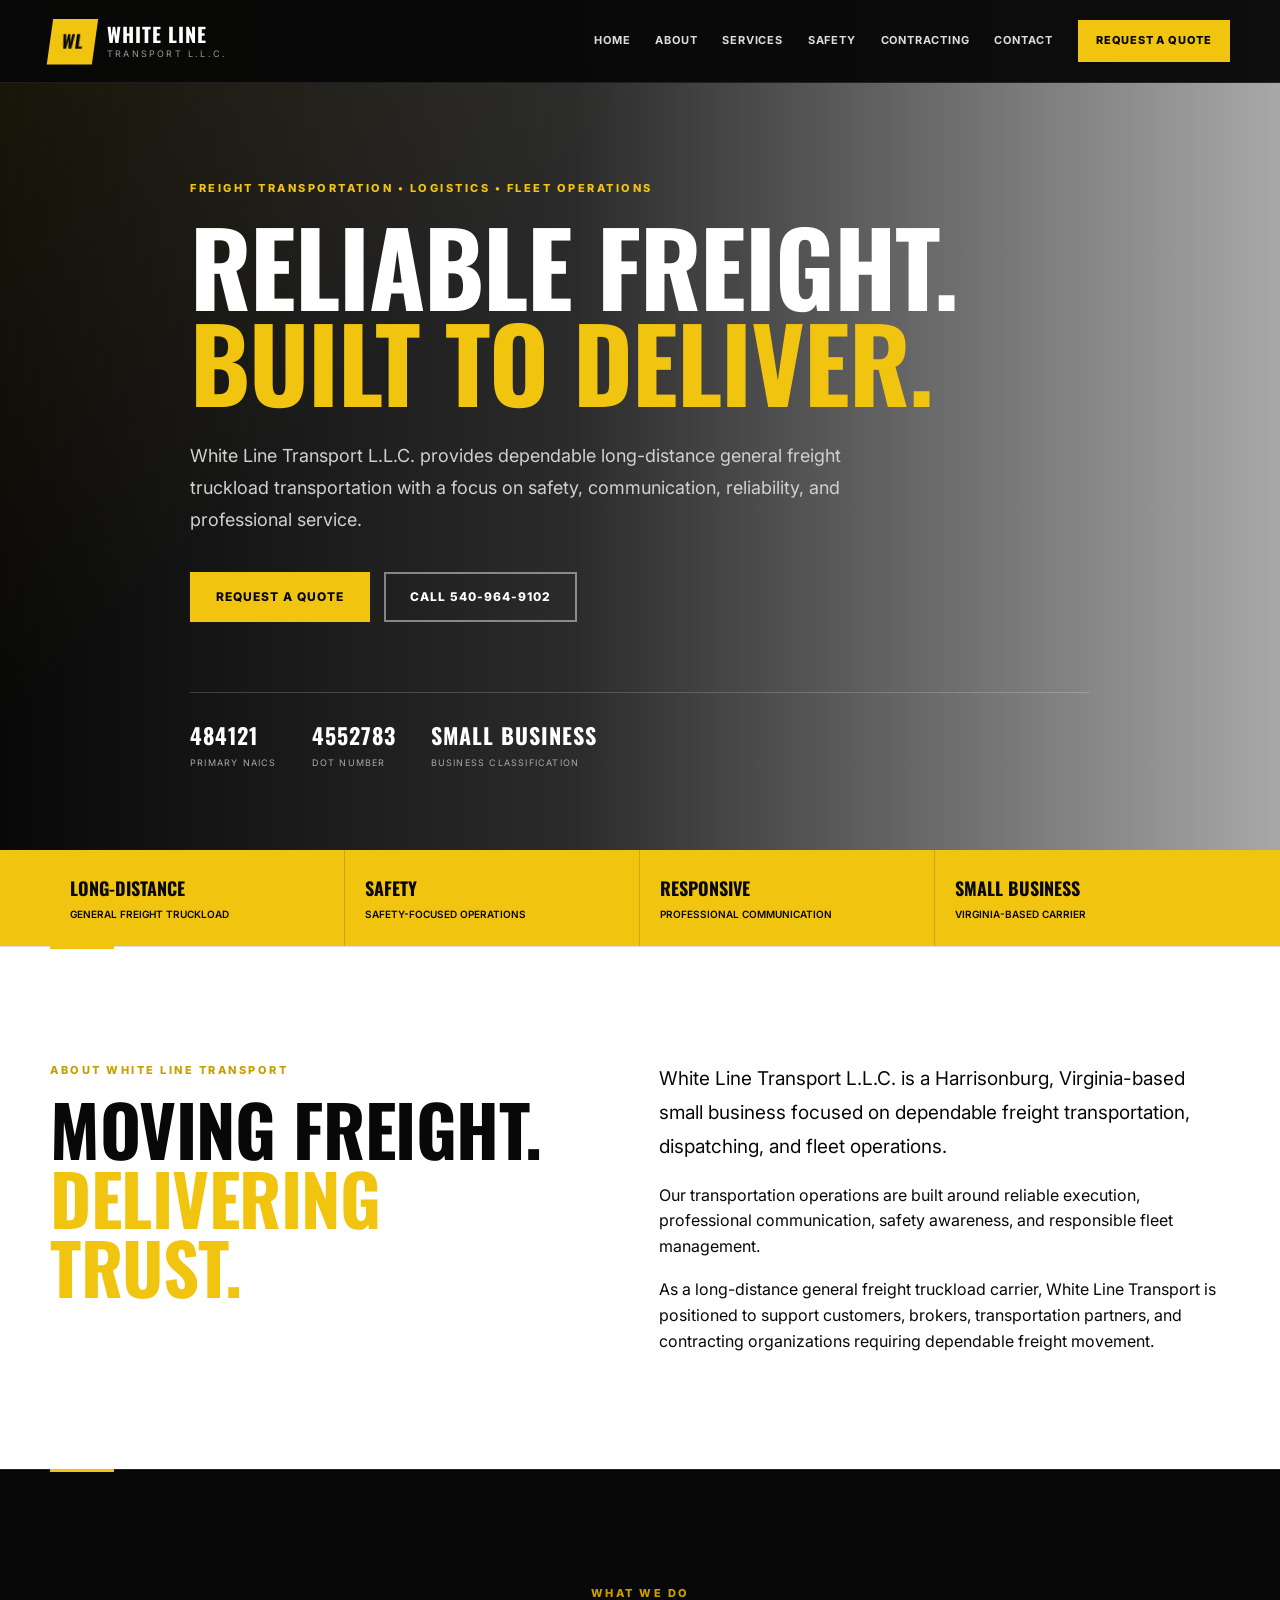
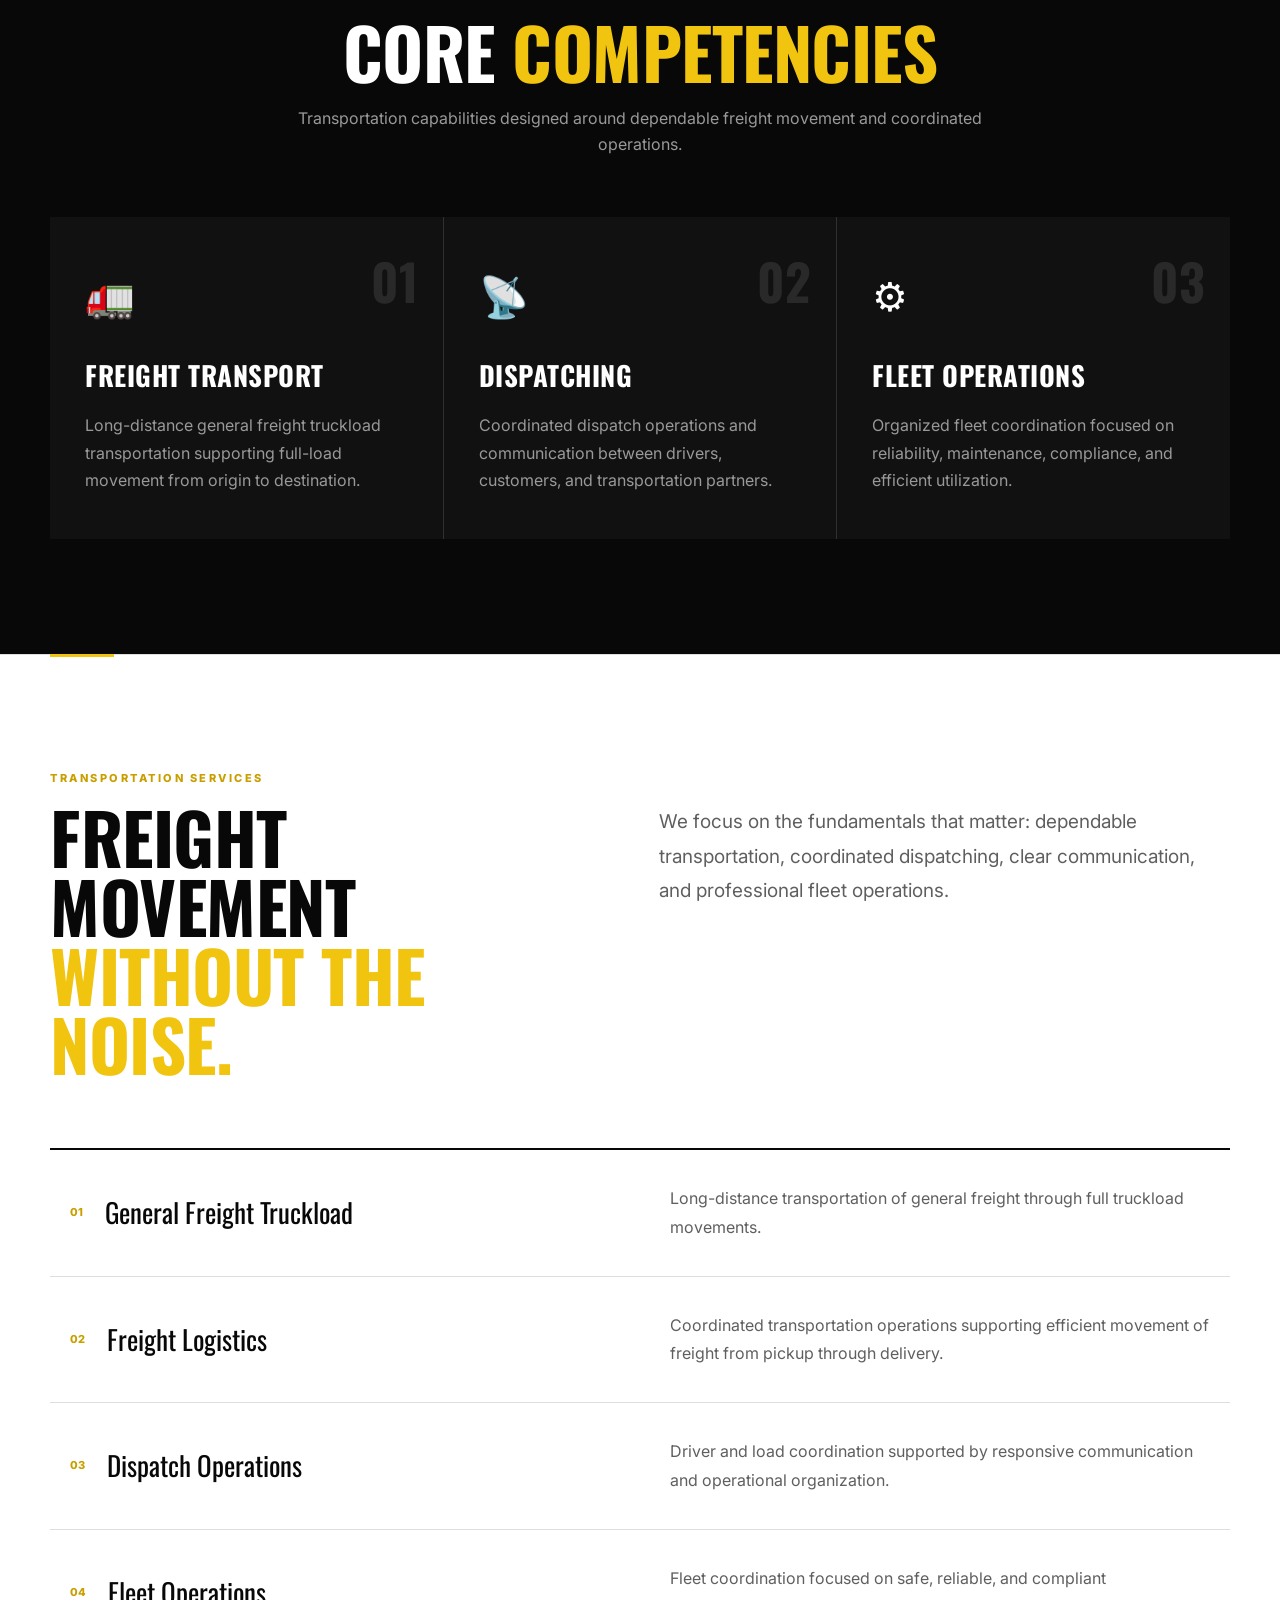
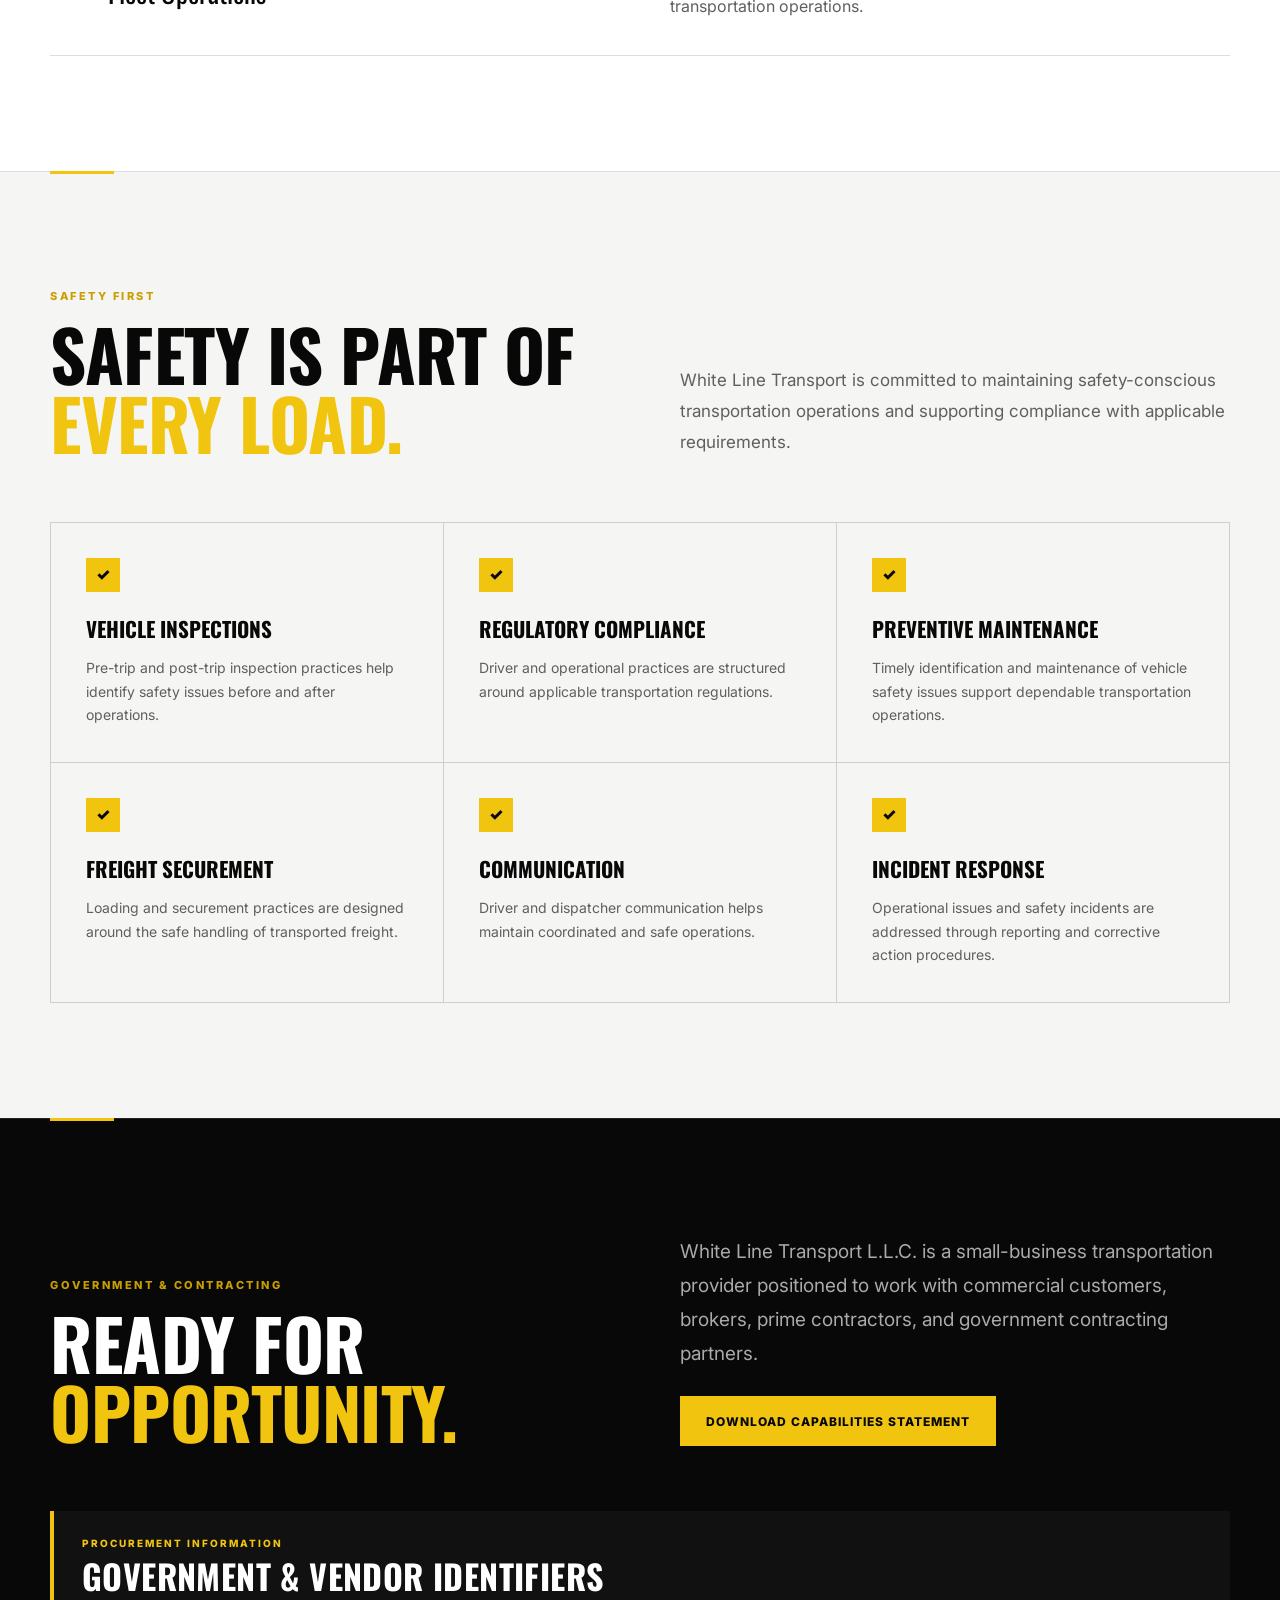
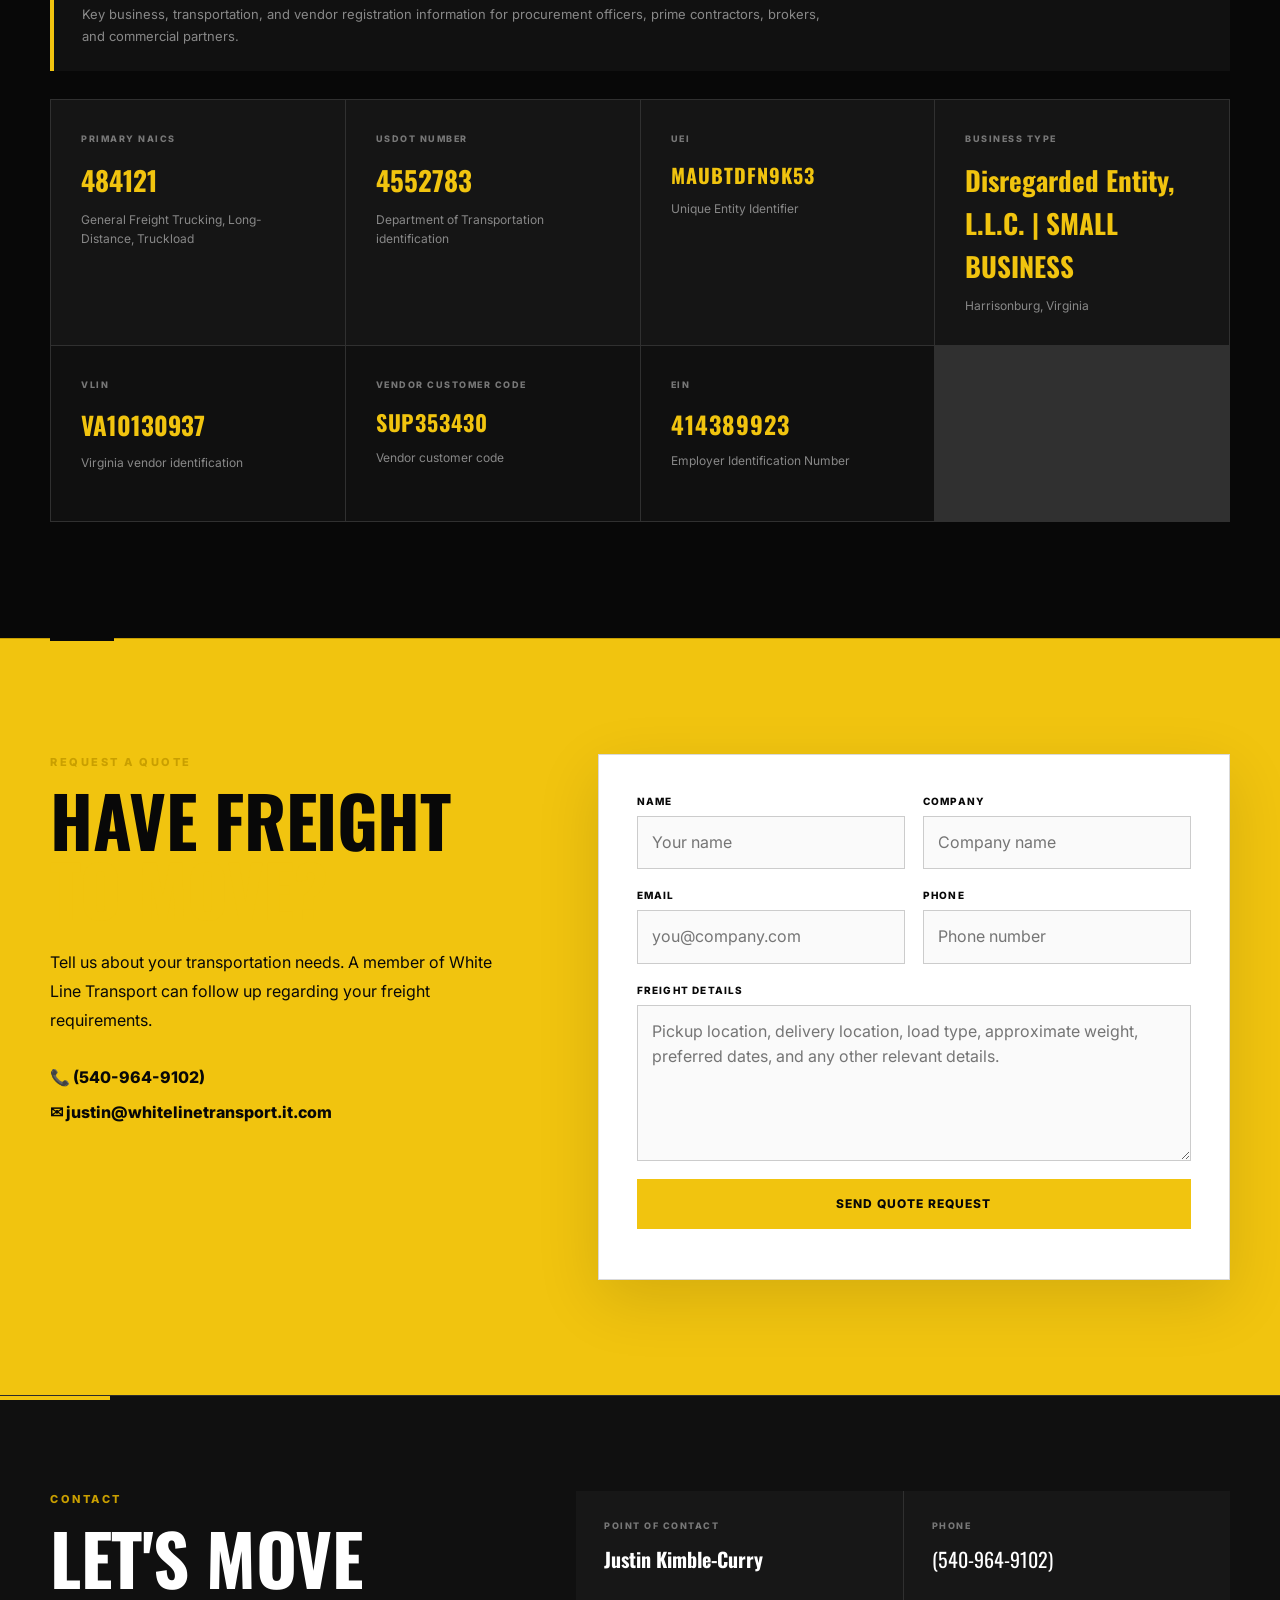
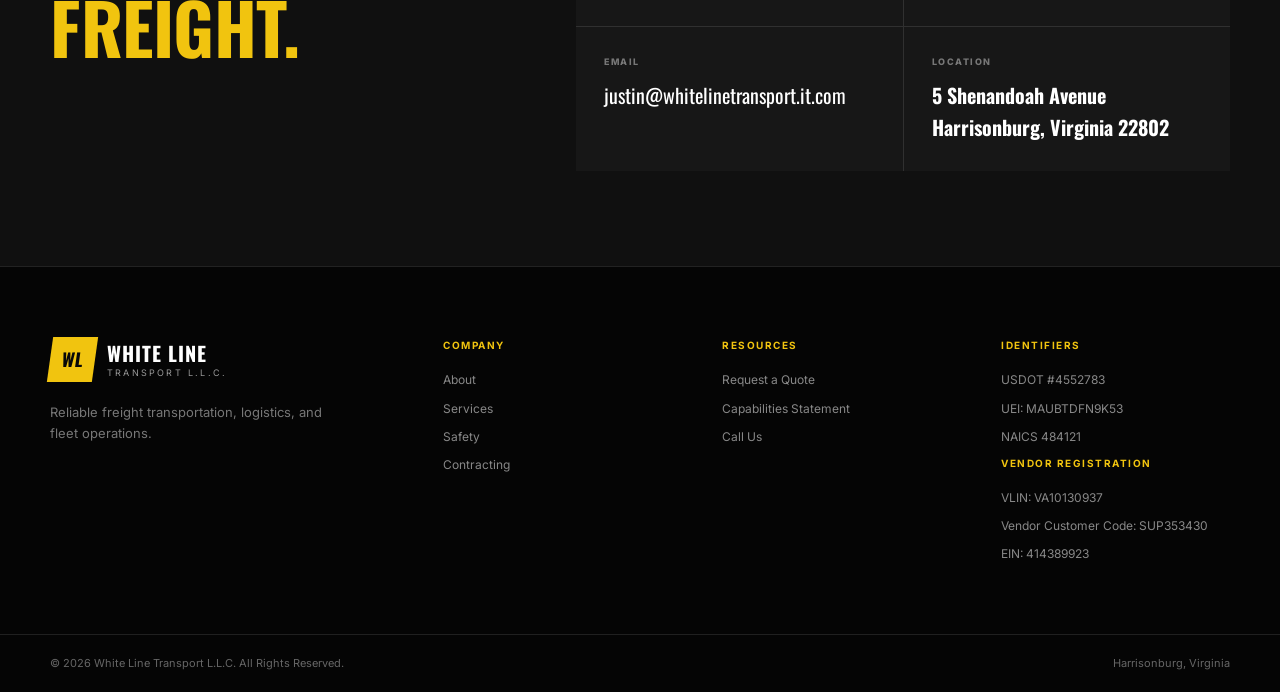
==== commit a0b24f9c: "Update USDOT number and business type formatting" ====
--- a/index.html
+++ b/index.html
@@ -690,7 +690,7 @@
             <div class="credential">
 
                 <span>
-                    DOT NUMBER
+                    USDOT NUMBER
                 </span>
 
                 <strong>
@@ -729,7 +729,7 @@
                 </span>
 
                 <strong>
-                    SMALL BUSINESS
+                   Disregarded Entity, L.L.C. | SMALL BUSINESS
                 </strong>
 
                 <p>
@@ -774,7 +774,7 @@
             <div class="direct-contact">
 
                 <a href="tel:15409649102">
-                    📞 540-964-9102
+                    📞 (540-964-9102)
                 </a>
 
                 <a href="mailto:justin@whitelinetransport.it.com">
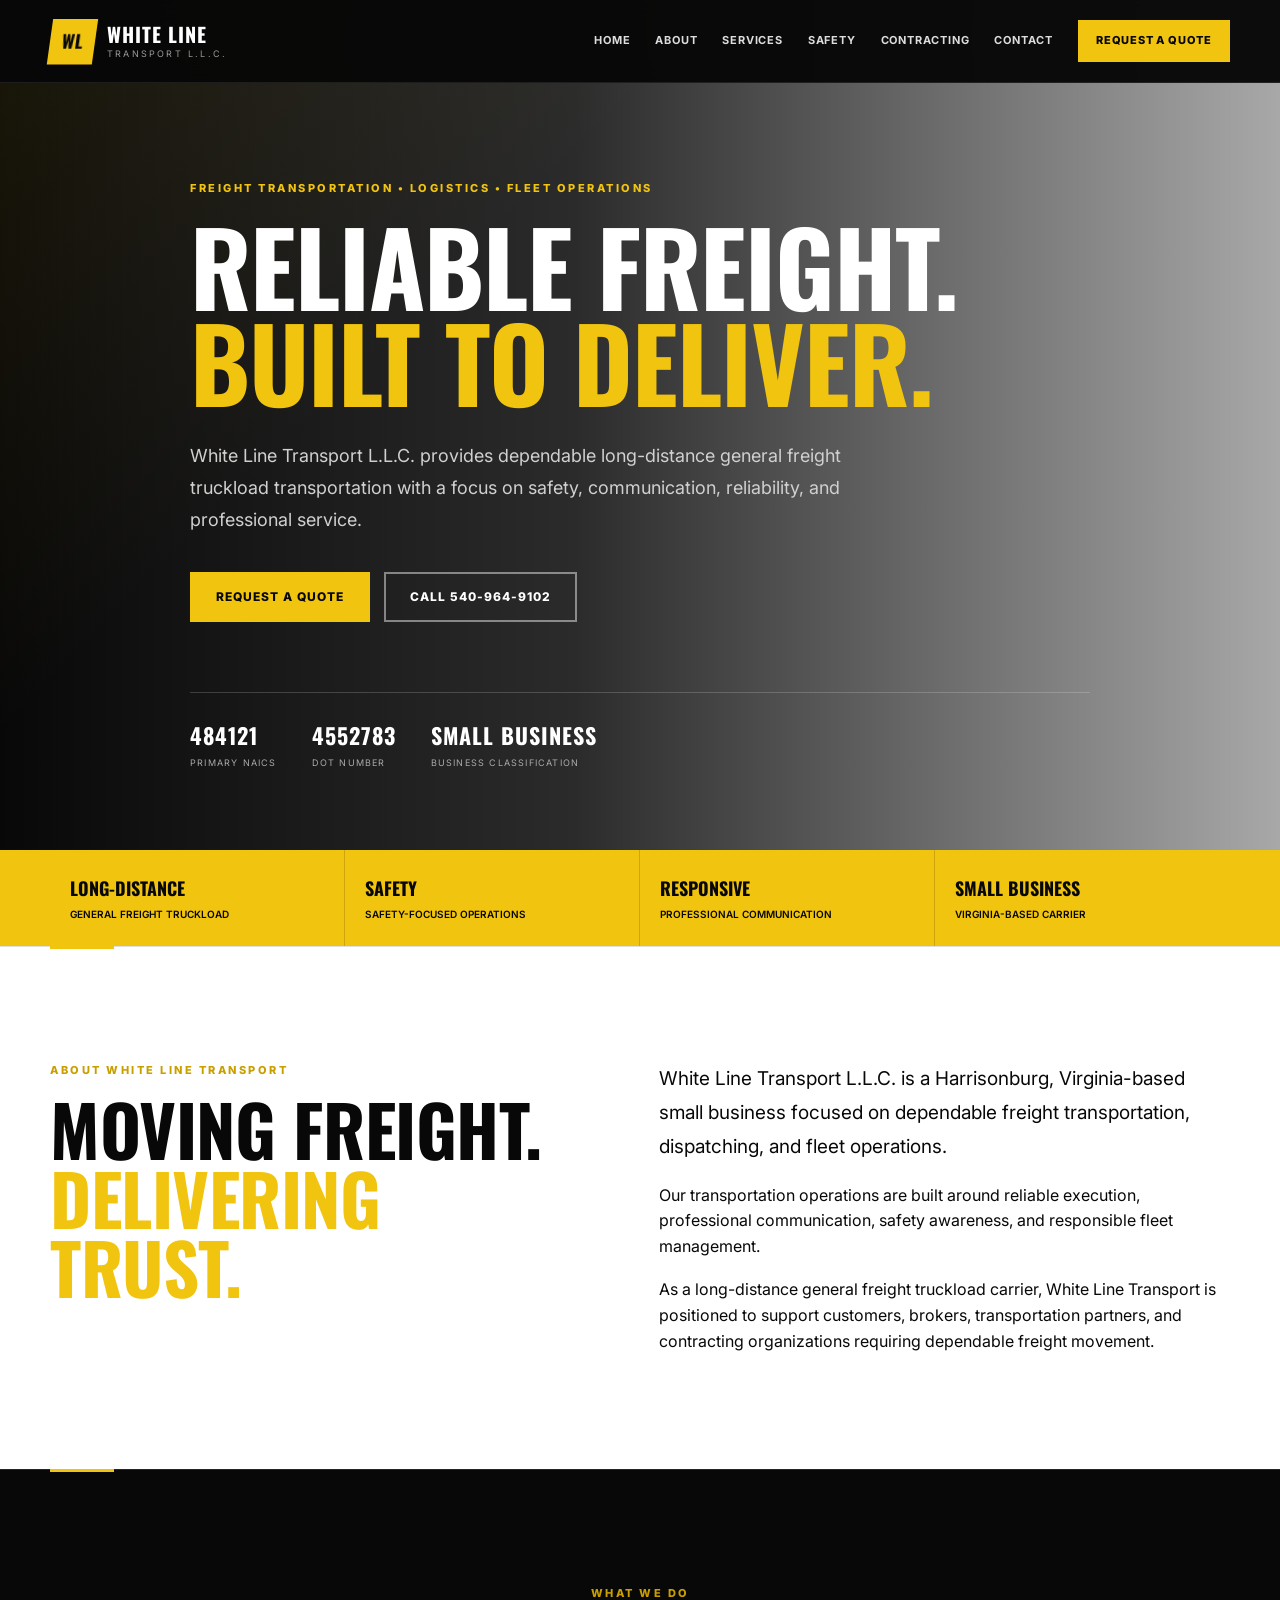
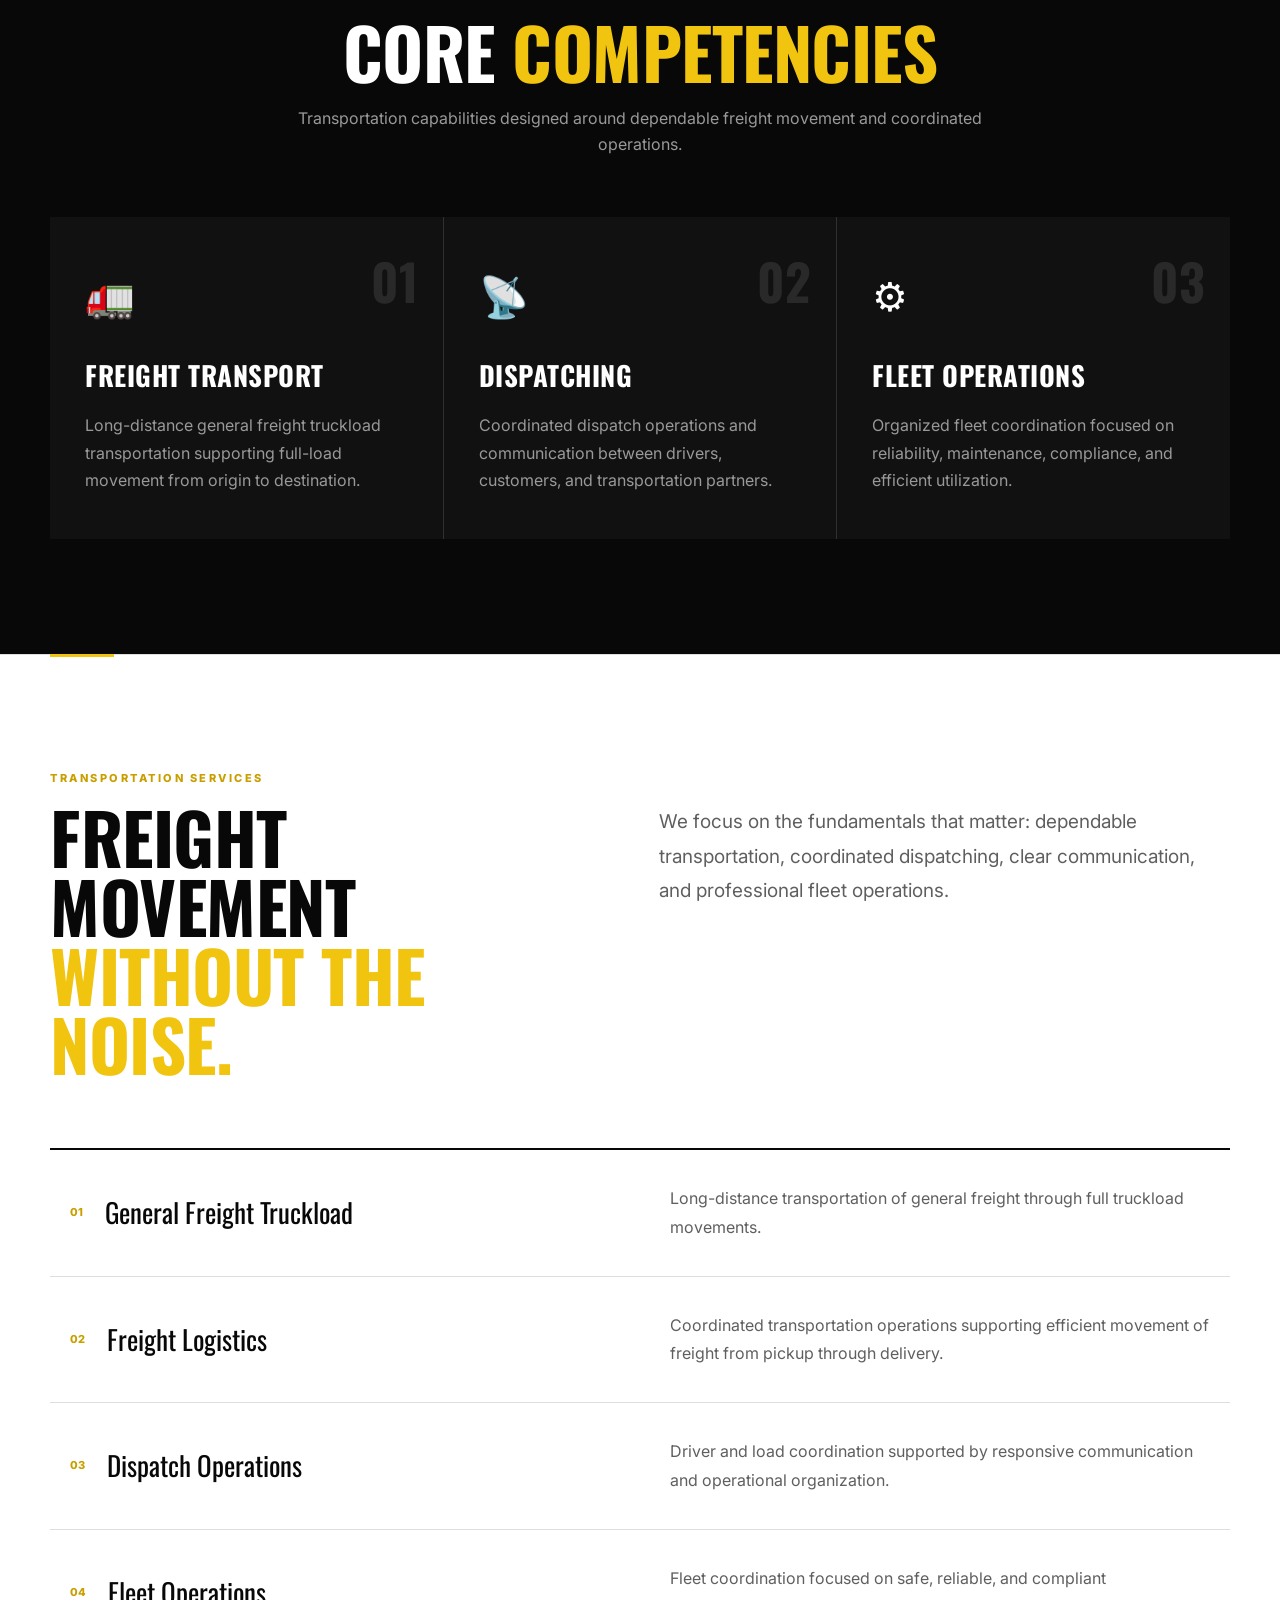
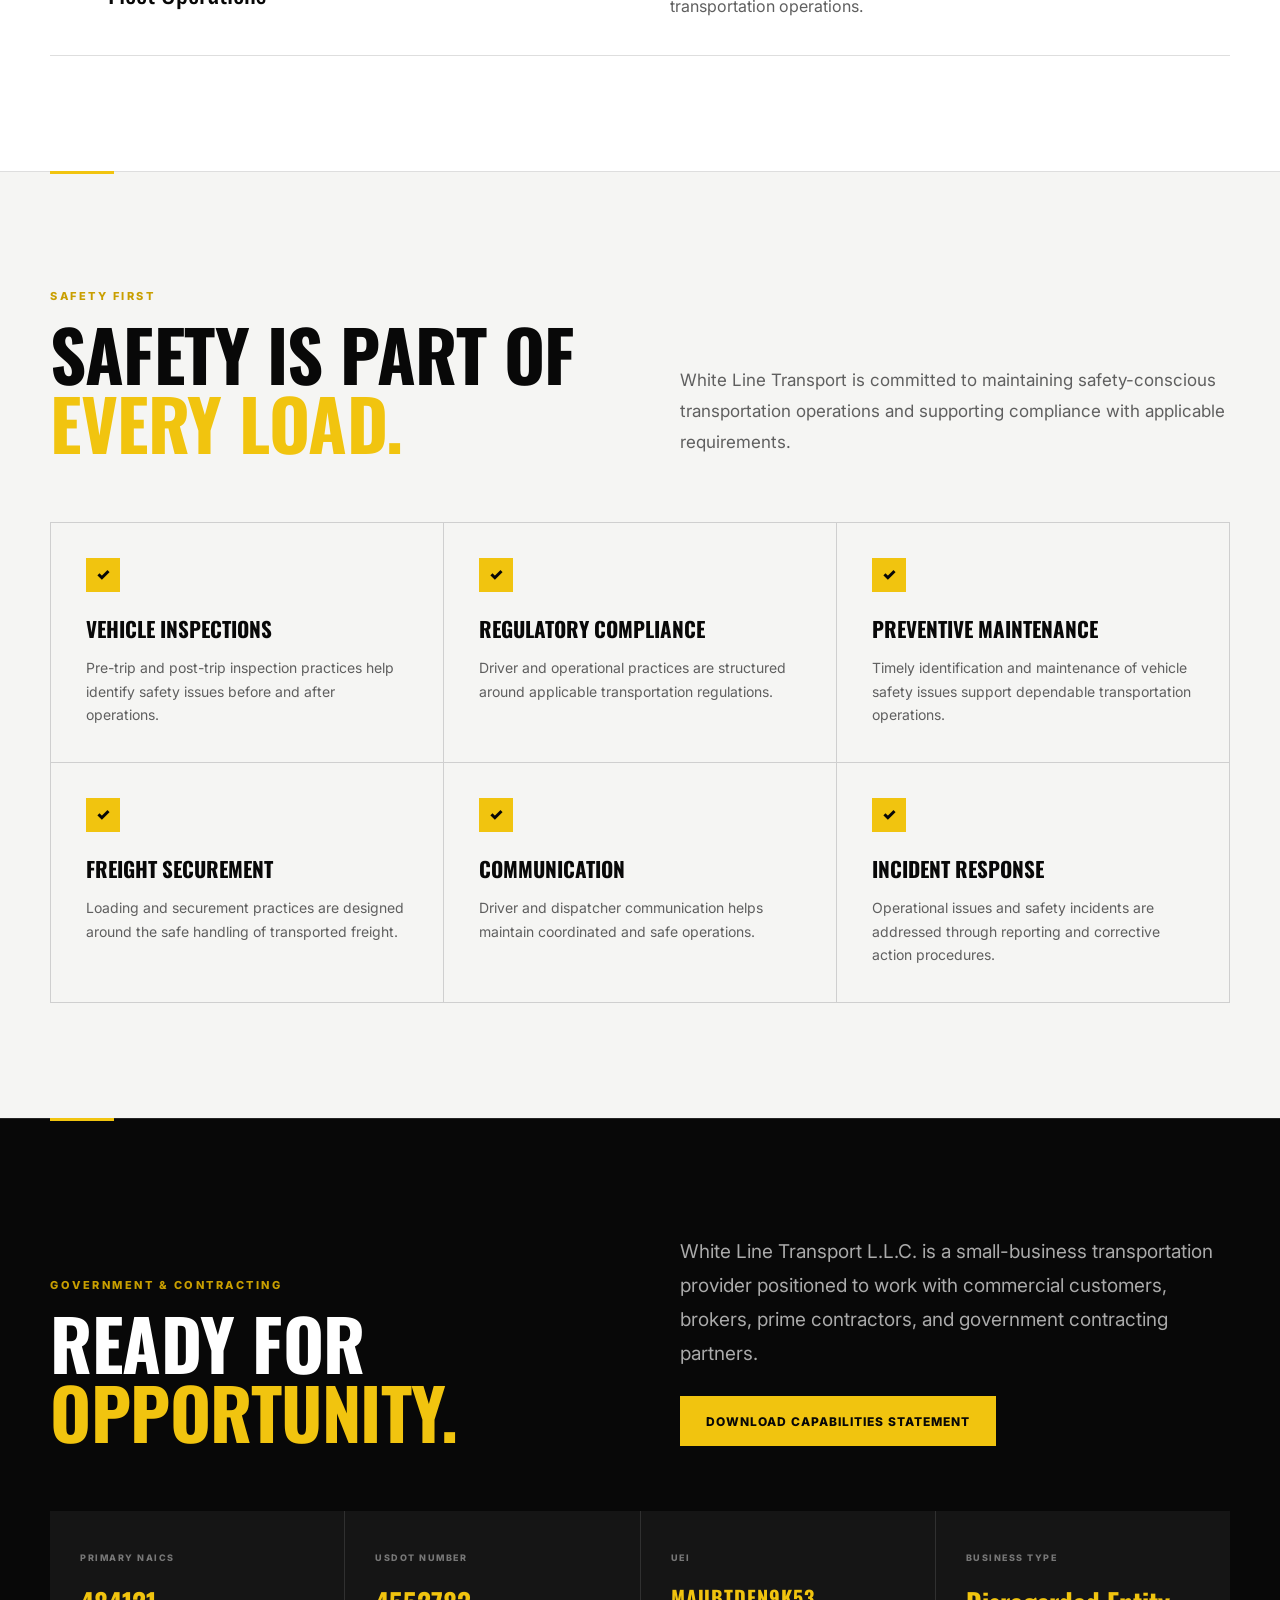
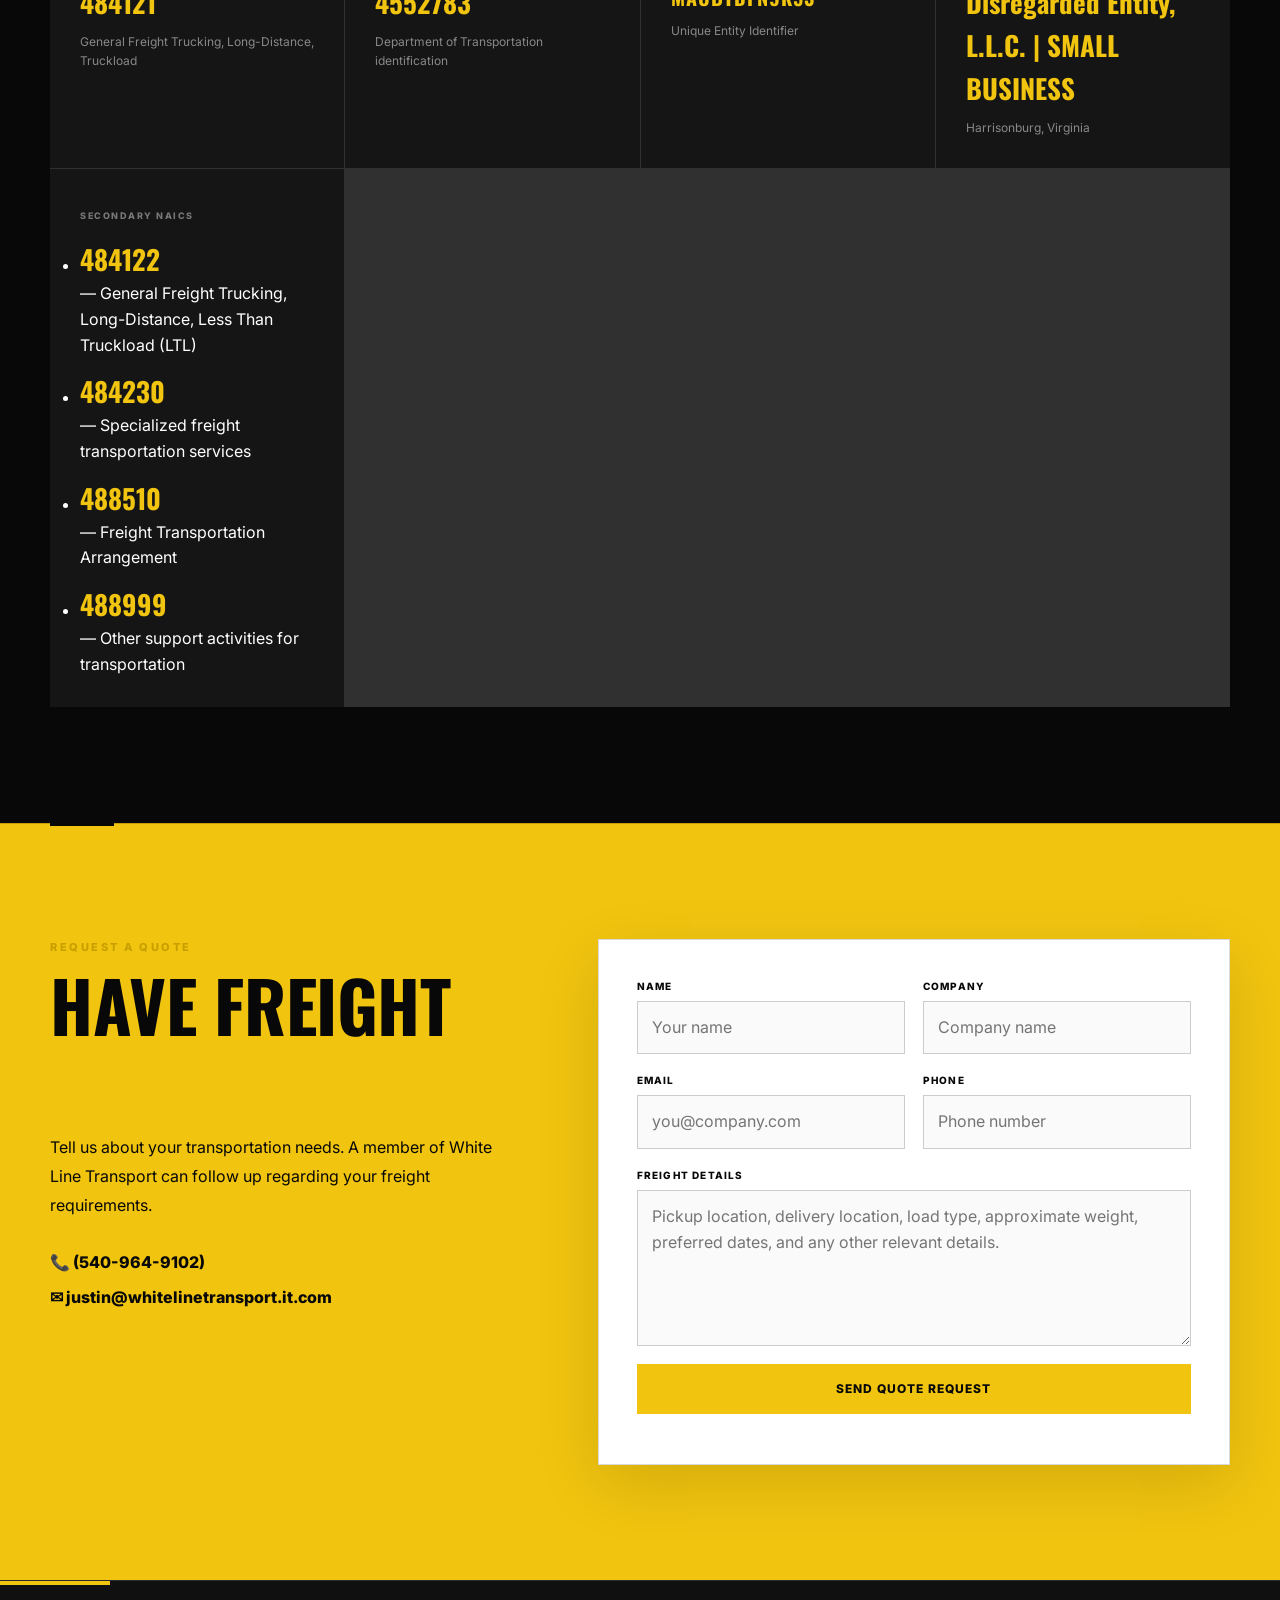
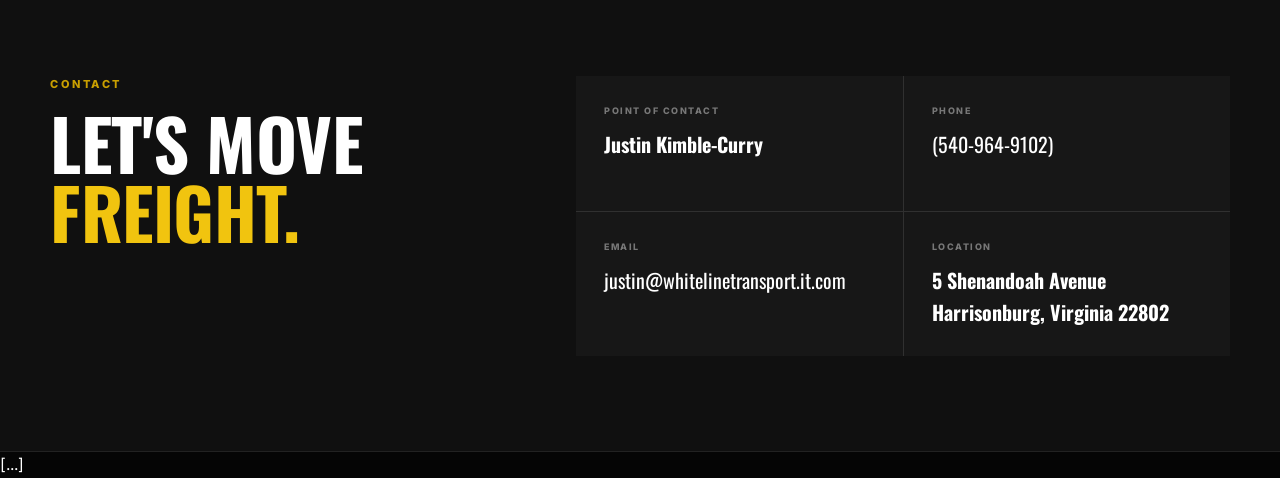
==== commit 6075dc04: "Add Secondary NAICS codes to contracting credentials" ====
--- a/index.html
+++ b/index.html
@@ -738,6 +738,17 @@
 
             </div>
 
+
+            <div class="credential">
+                <span>SECONDARY NAICS</span>
+                <ul class="naics-list" aria-label="Secondary NAICS codes">
+                    <li><strong>484122</strong> — General Freight Trucking, Long-Distance, Less Than Truckload (LTL)</li>
+                    <li><strong>484230</strong> — Specialized freight transportation services</li>
+                    <li><strong>488510</strong> — Freight Transportation Arrangement</li>
+                    <li><strong>488999</strong> — Other support activities for transportation</li>
+                </ul>
+            </div>
+
         </div>
 
     </div>
@@ -998,125 +1009,4 @@
 
 <footer>
 
-    <div class="container footer-main">
-
-        <div class="footer-brand">
-
-            <div class="logo">
-
-                <div class="logo-mark">
-                    WL
-                </div>
-
-                <div class="logo-text">
-                    <strong>WHITE LINE</strong>
-                    <span>TRANSPORT L.L.C.</span>
-                </div>
-
-            </div>
-
-            <p>
-                Reliable freight transportation,
-                logistics, and fleet operations.
-            </p>
-
-        </div>
-
-
-        <div class="footer-links">
-
-            <h4>
-                COMPANY
-            </h4>
-
-            <a href="#about">
-                About
-            </a>
-
-            <a href="#services">
-                Services
-            </a>
-
-            <a href="#safety">
-                Safety
-            </a>
-
-            <a href="#contracting">
-                Contracting
-            </a>
-
-        </div>
-
-
-        <div class="footer-links">
-
-            <h4>
-                RESOURCES
-            </h4>
-
-            <a href="#quote">
-                Request a Quote
-            </a>
-
-            <a
-                href="White_Line_Transport_Capabilities_Statement.pdf"
-                download
-            >
-                Capabilities Statement
-            </a>
-
-            <a href="tel:15409649102">
-                Call Us
-            </a>
-
-        </div>
-
-
-        <div class="footer-links">
-
-            <h4>
-                IDENTIFIERS
-            </h4>
-
-            <span>
-               USDOT #4552783
-            </span>
-
-            <span>
-                UEI: MAUBTDFN9K53
-            </span>
-
-            <span>
-                NAICS 484121
-            </span>
-
-        </div>
-
-    </div>
-
-
-    <div class="footer-bottom">
-
-        <div class="container">
-
-            <p>
-                © <span id="year"></span>
-                White Line Transport L.L.C.
-                All Rights Reserved.
-            </p>
-
-            <p>
-                Harrisonburg, Virginia
-            </p>
-
-        </div>
-
-    </div>
-
-</footer>
-
-
-<script src="script.js"></script>
-
-</body>
-</html>
+[...]
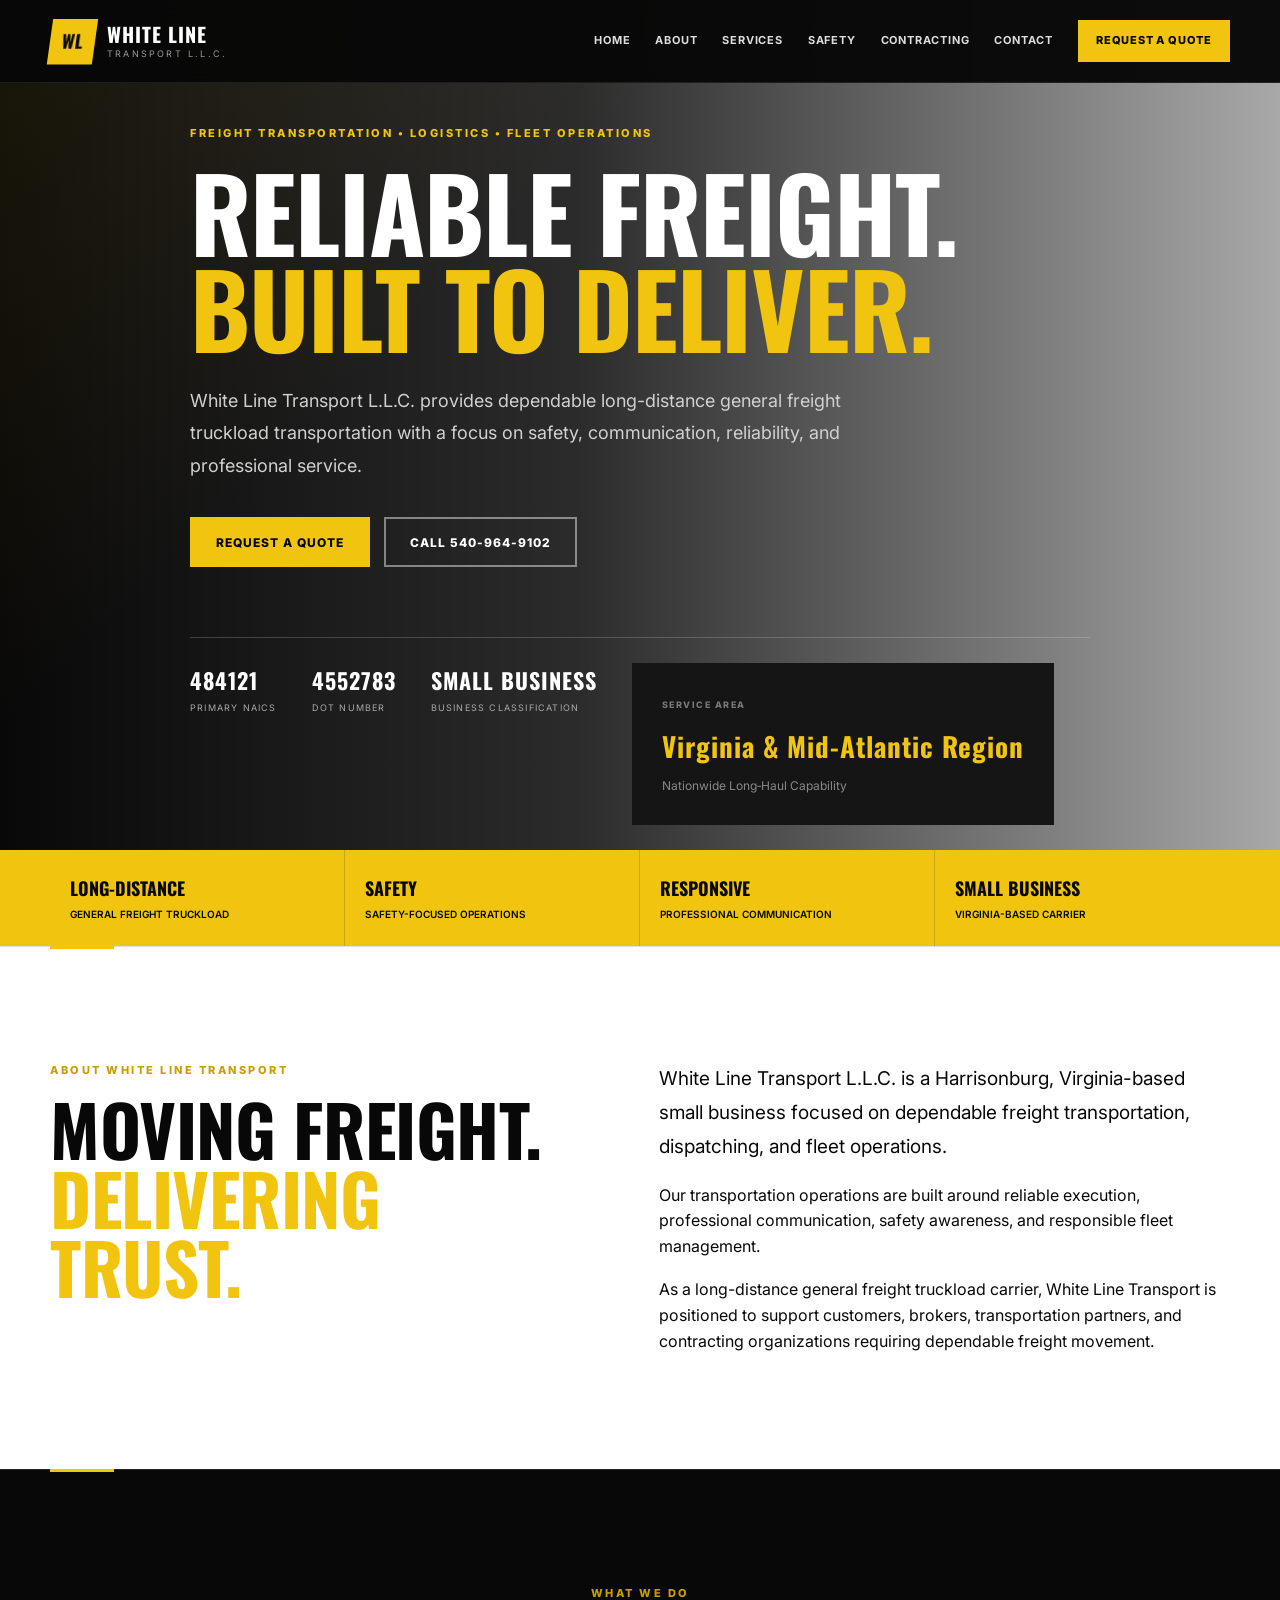
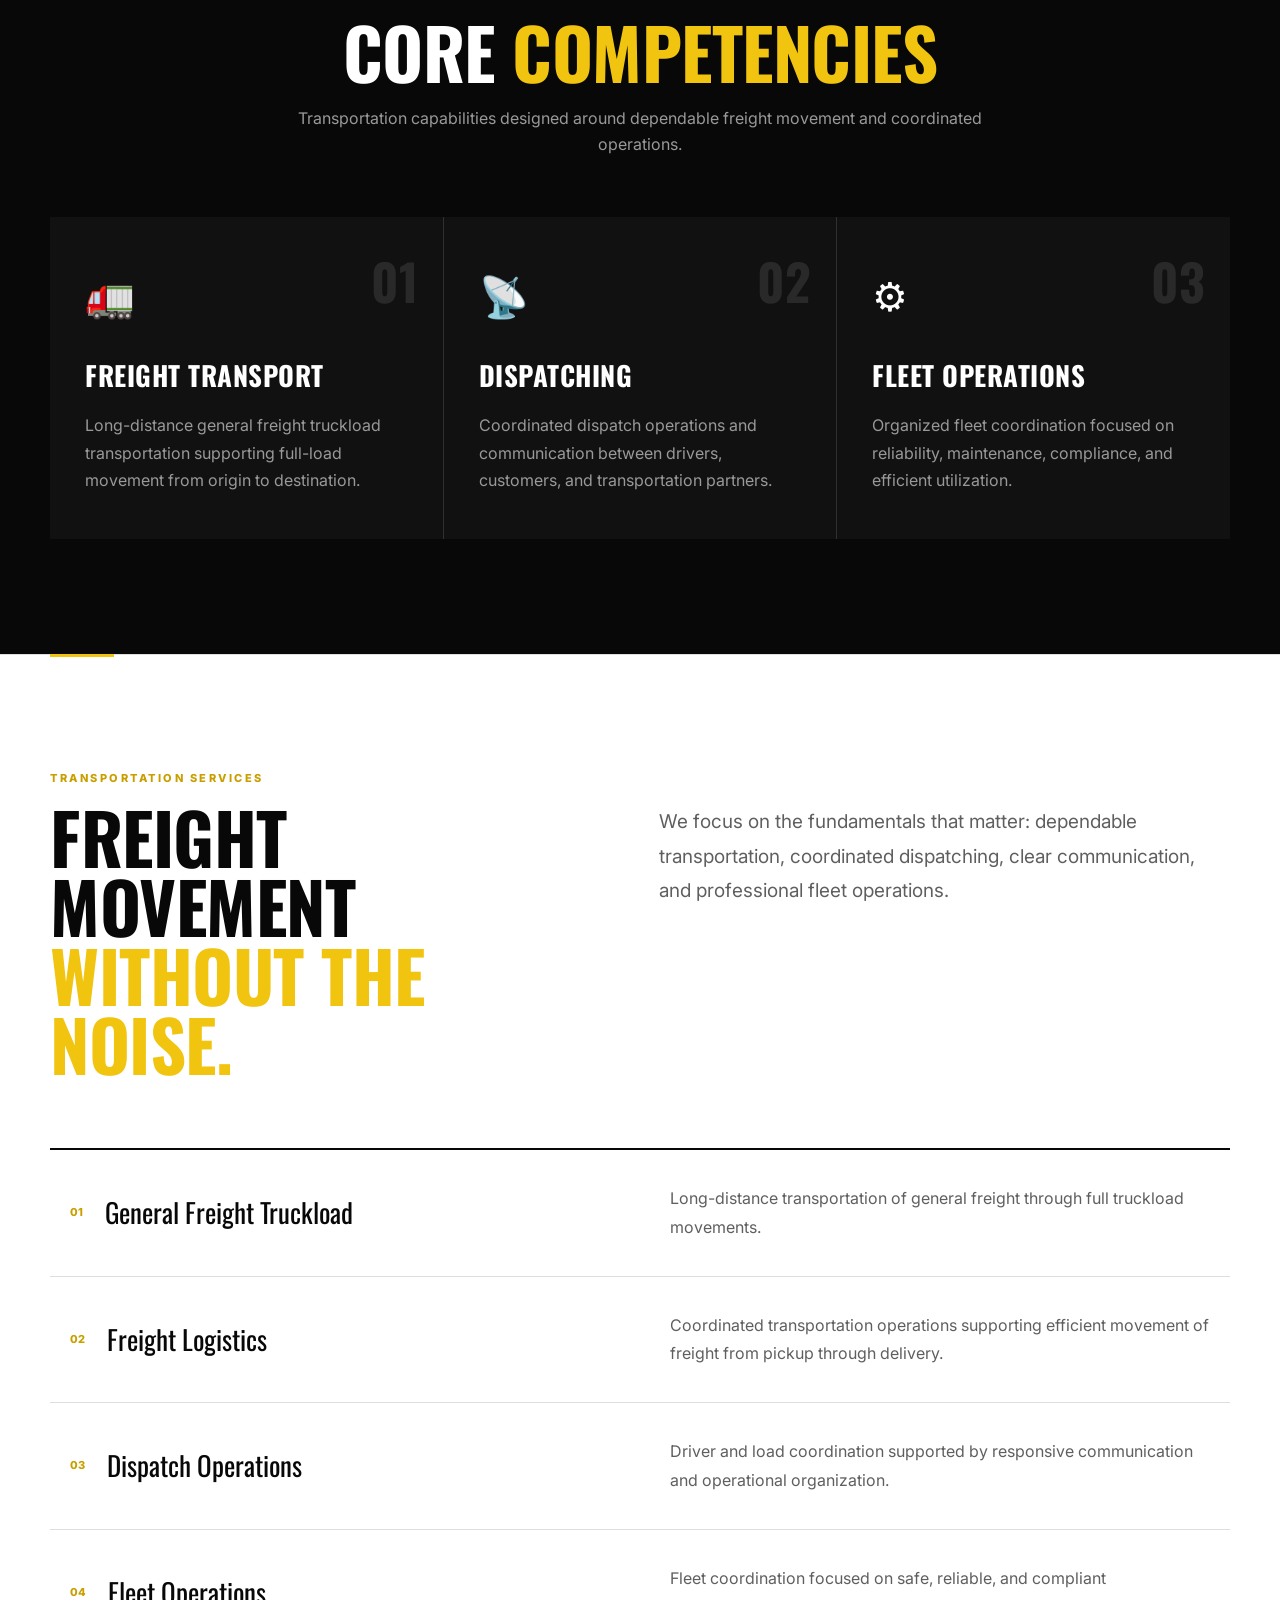
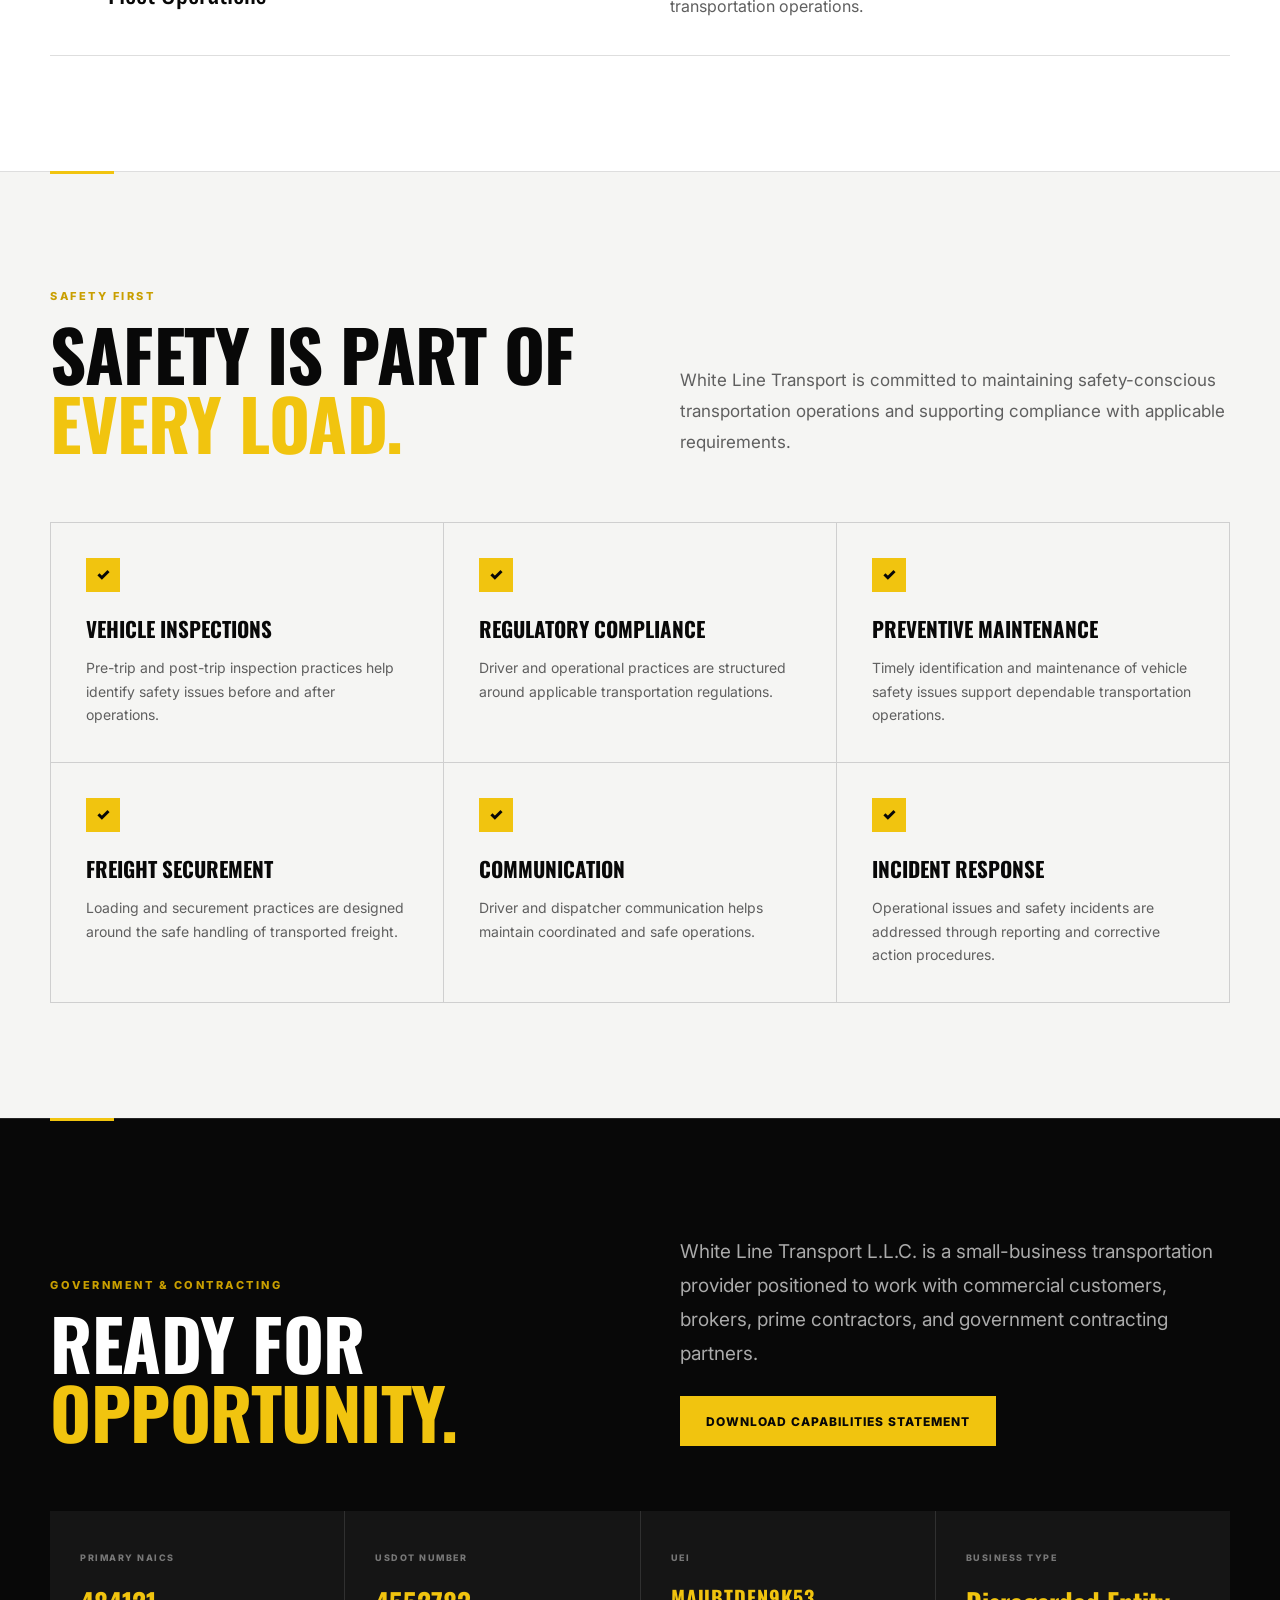
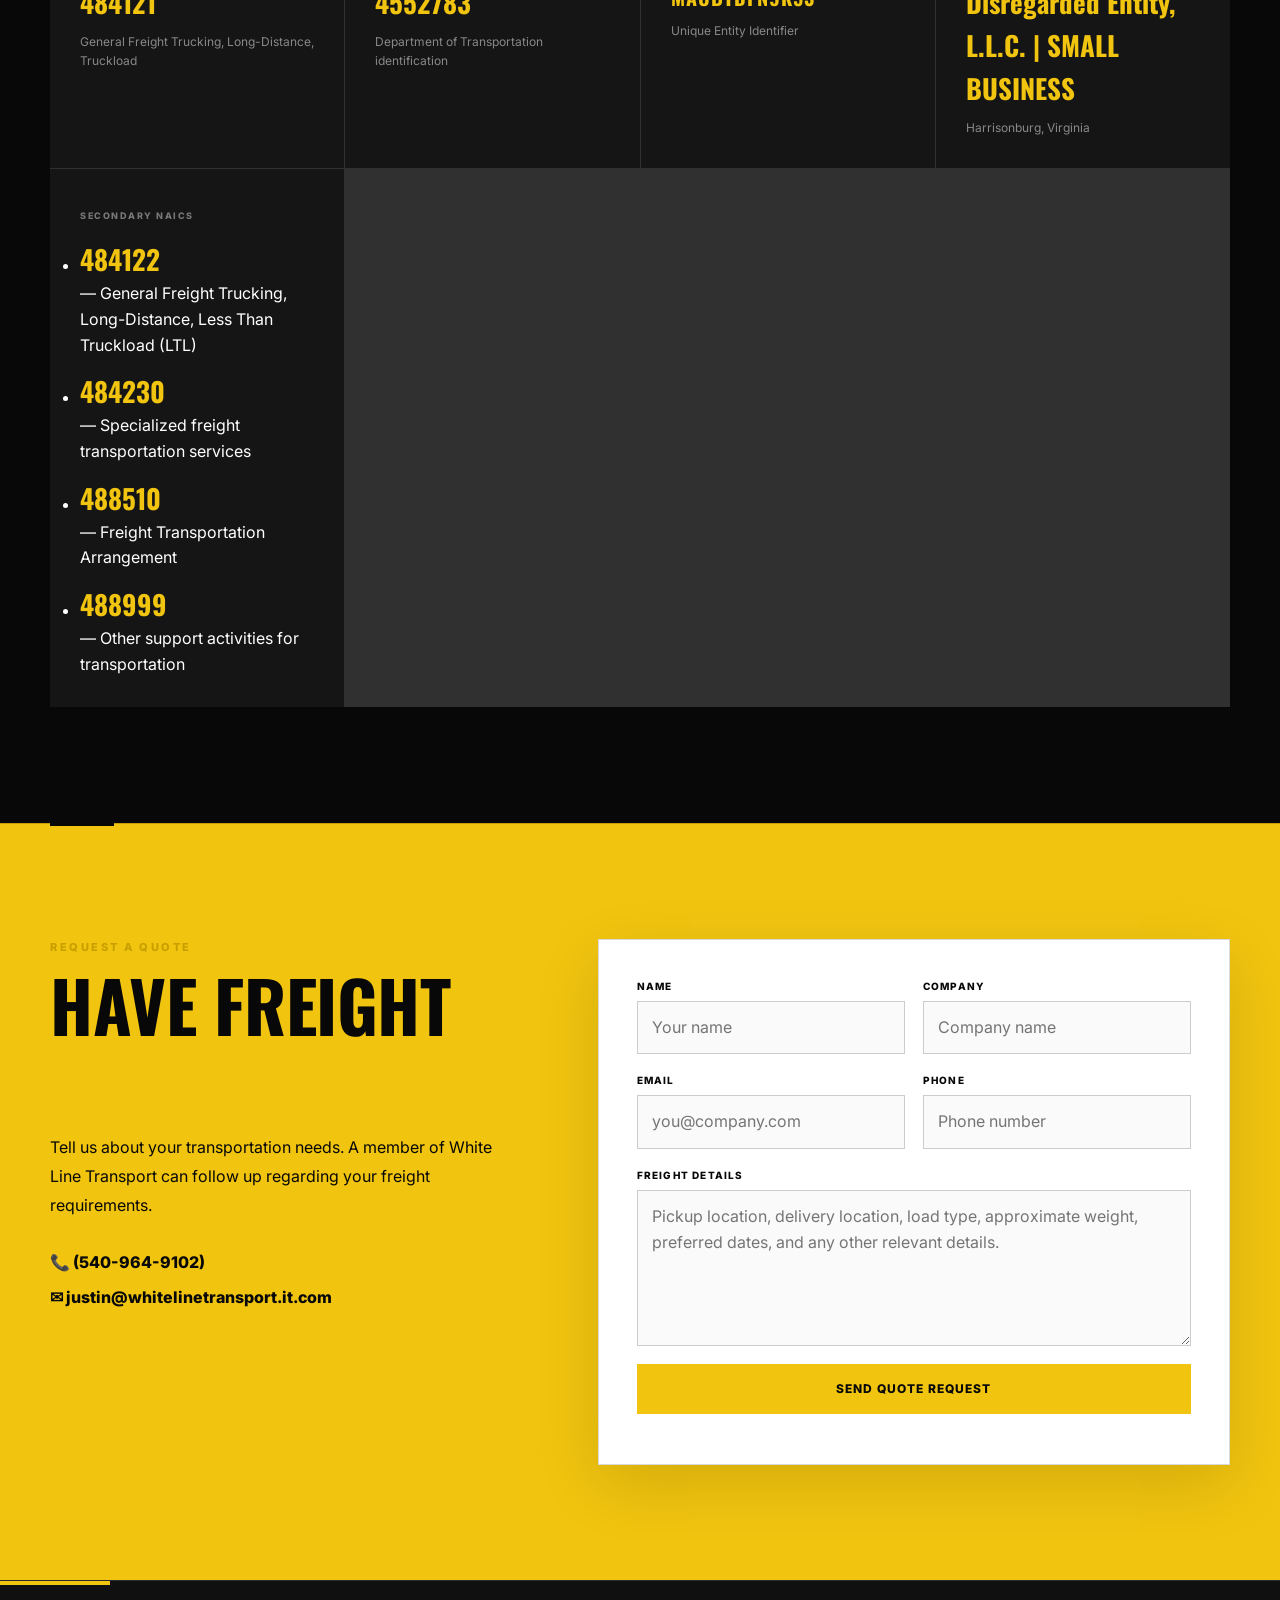
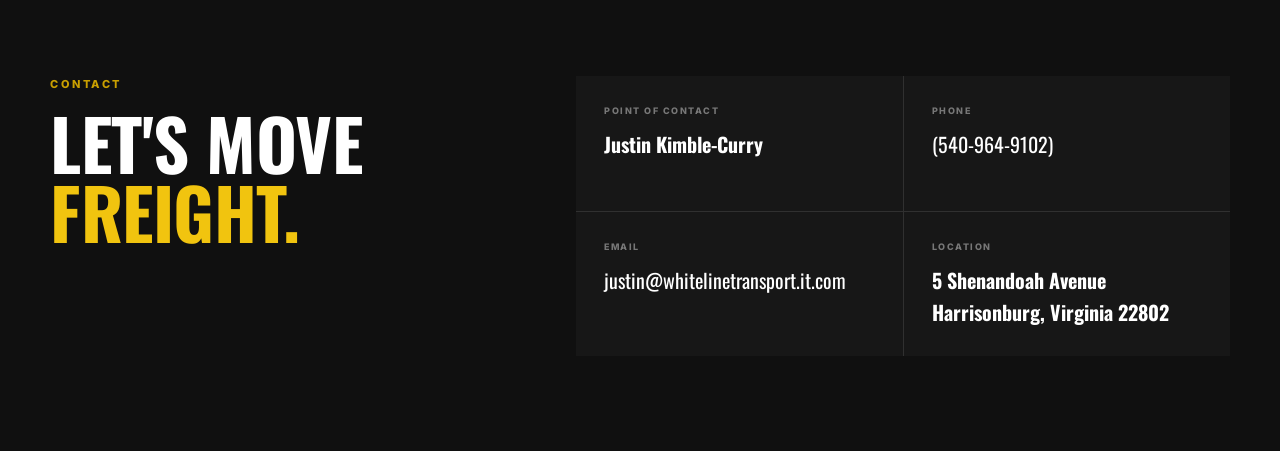
==== commit 33e97604: "Add SERVICE AREA credential to hero section" ====
--- a/index.html
+++ b/index.html
@@ -168,6 +168,12 @@
                 <span>Business Classification</span>
             </div>
 
+            <div class="credential">
+                <span>SERVICE AREA</span>
+                <strong>Virginia &amp; Mid‑Atlantic Region</strong>
+                <p>Nationwide Long‑Haul Capability</p>
+            </div>
+
         </div>
 
     </div>
@@ -998,15 +1004,3 @@
     </div>
 
 </section>
-
-
-</main>
-
-
-<!-- =========================================
-     FOOTER
-========================================= -->
-
-<footer>
-
-[...]
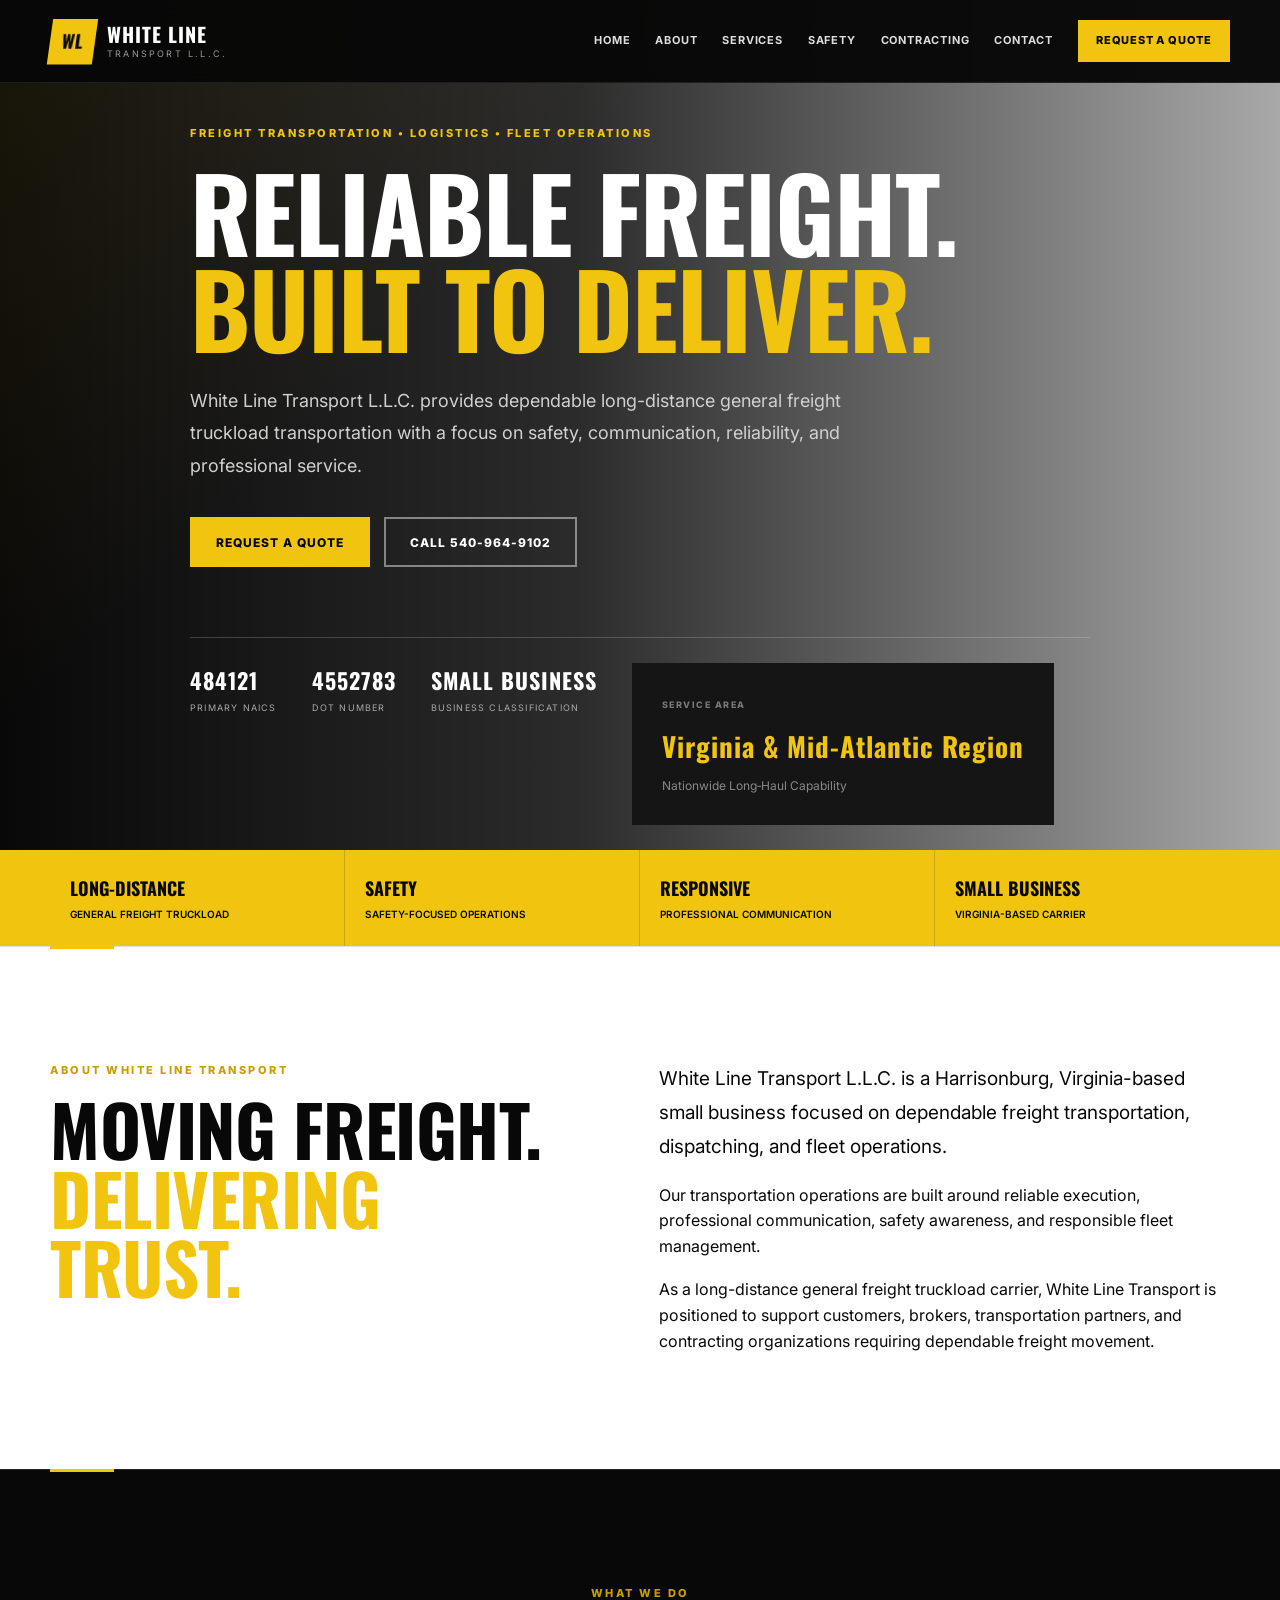
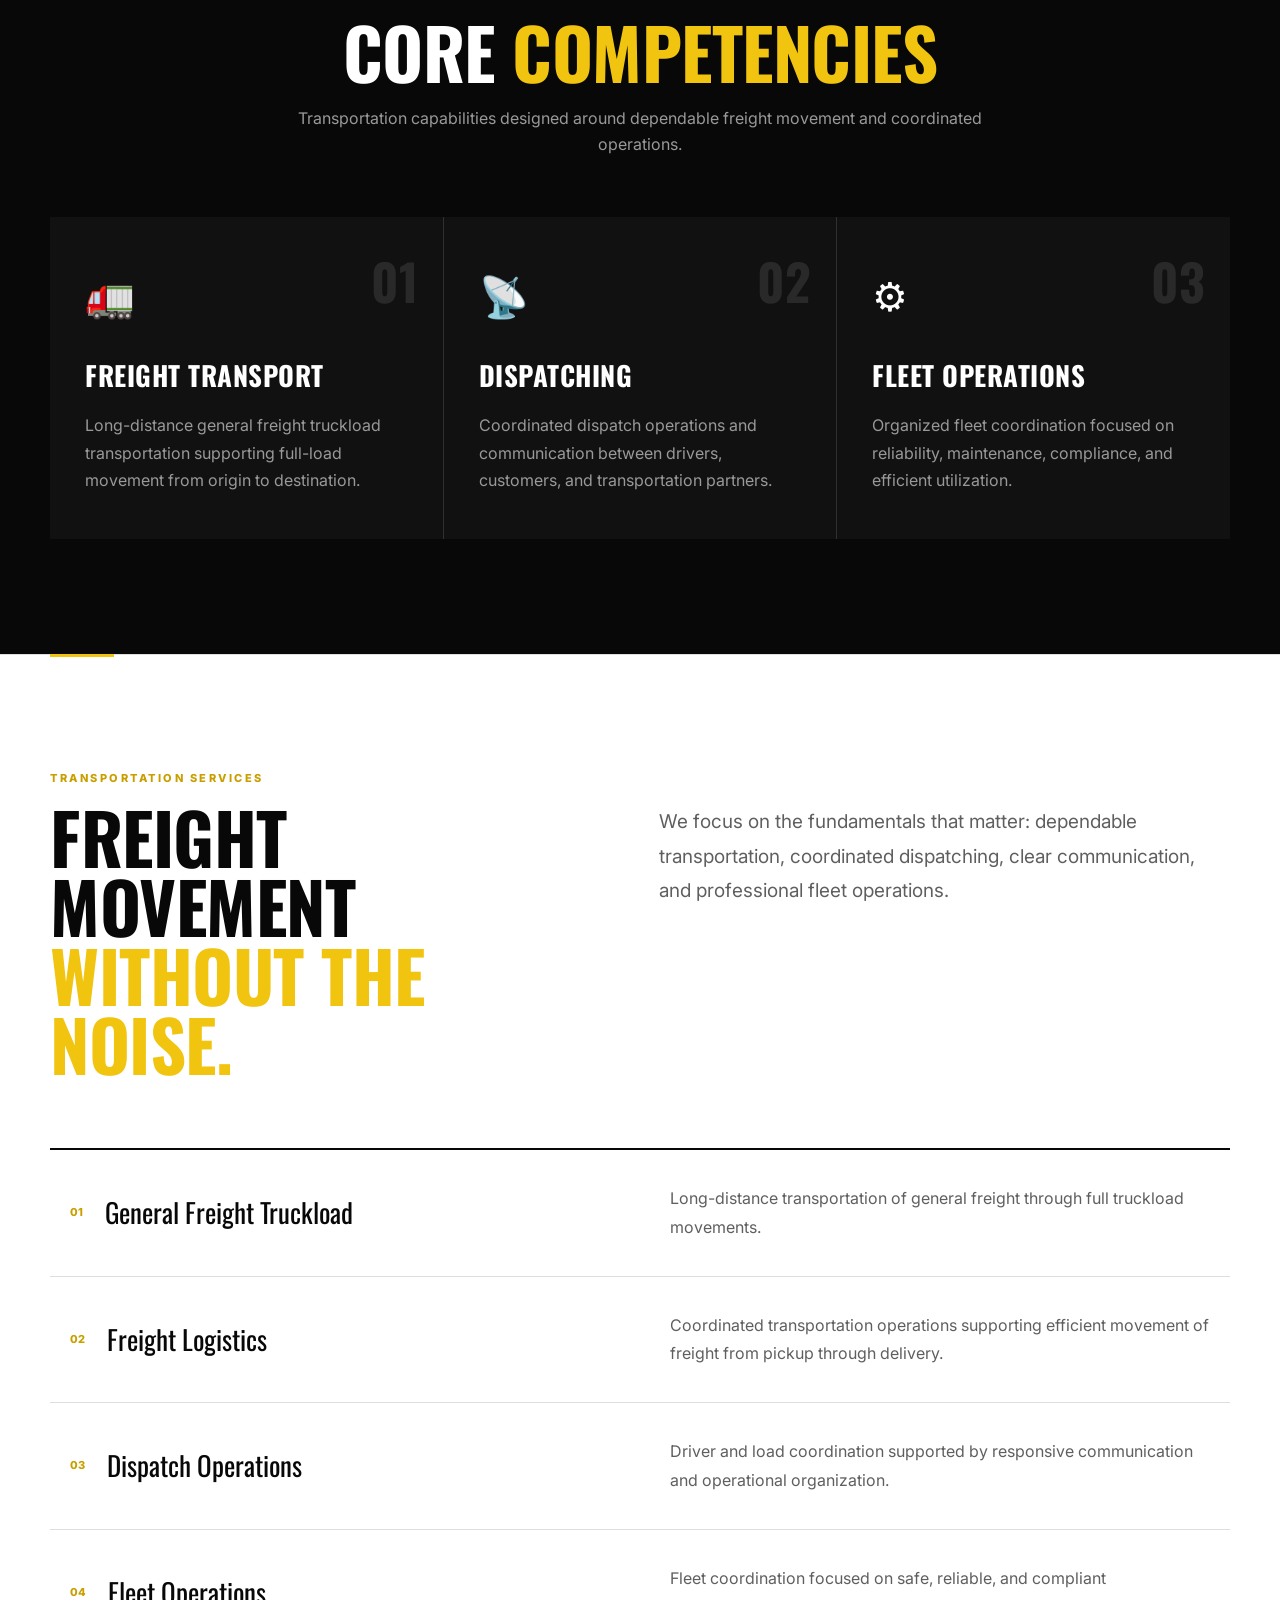
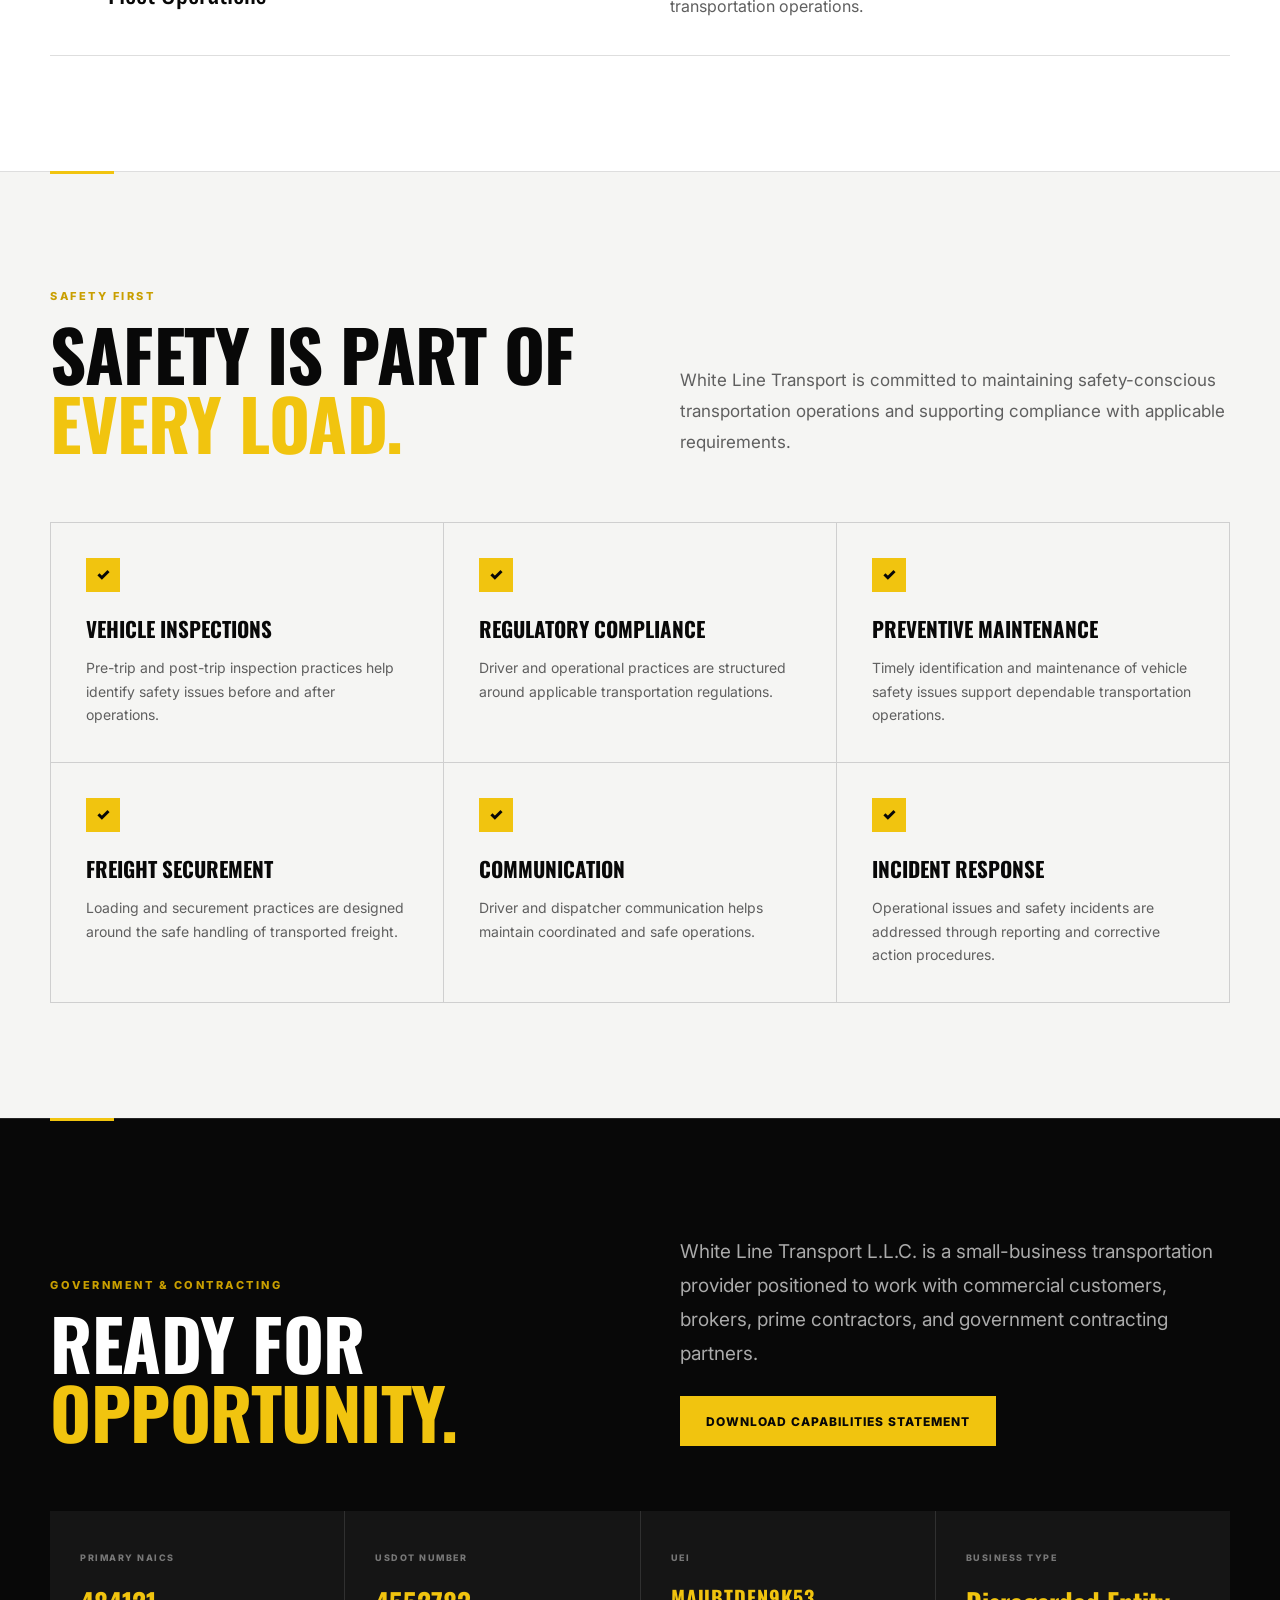
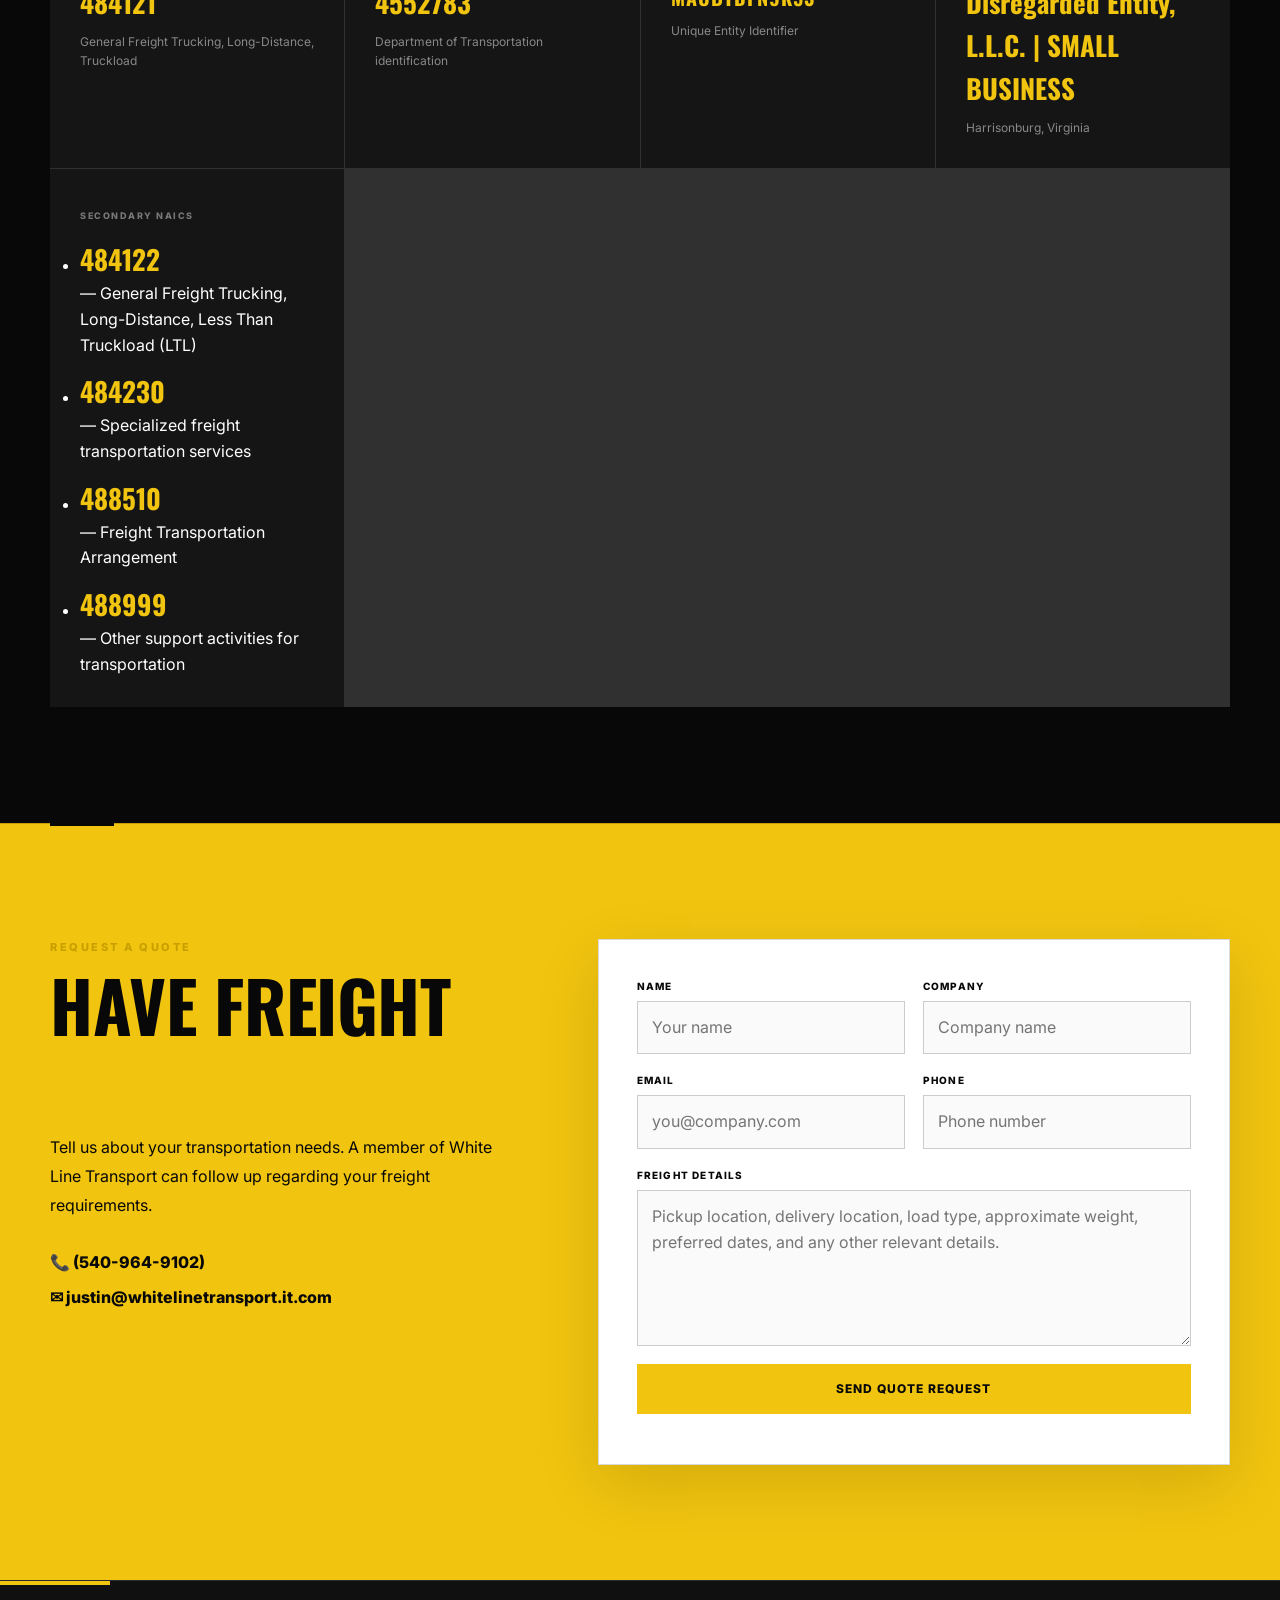
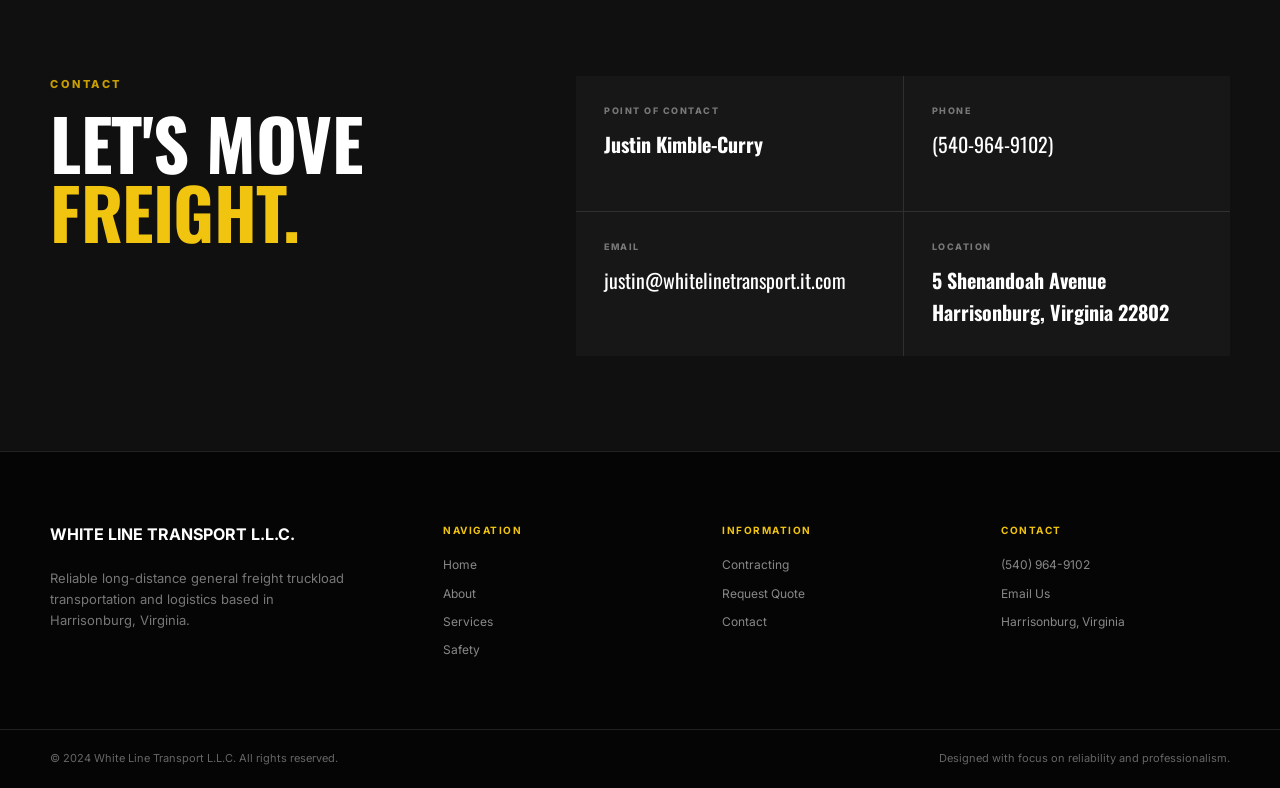
==== commit b4ed79f2: "Update PDF link to use HTTPS and add footer section" ====
--- a/index.html
+++ b/index.html
@@ -661,7 +661,7 @@
                 </p>
 
                 <a
-                    href="White_Line_Transport_Capabilities_Statement.pdf"
+                    href="https://raw.githubusercontent.com/iTechDMV/white-line-transport/main/White_Line_Transport_Capabilities_Statement.pdf"
                     class="button button-primary"
                     download
                 >
@@ -1004,3 +1004,55 @@
     </div>
 
 </section>
+
+</main>
+
+
+<!-- =========================================
+     FOOTER
+========================================= -->
+
+<footer>
+
+    <div class="container footer-main">
+
+        <div class="footer-brand">
+            <strong>WHITE LINE TRANSPORT L.L.C.</strong>
+            <p>Reliable long-distance general freight truckload transportation and logistics based in Harrisonburg, Virginia.</p>
+        </div>
+
+        <div class="footer-links">
+            <h4>NAVIGATION</h4>
+            <a href="#home">Home</a>
+            <a href="#about">About</a>
+            <a href="#services">Services</a>
+            <a href="#safety">Safety</a>
+        </div>
+
+        <div class="footer-links">
+            <h4>INFORMATION</h4>
+            <a href="#contracting">Contracting</a>
+            <a href="#quote">Request Quote</a>
+            <a href="#contact">Contact</a>
+        </div>
+
+        <div class="footer-links">
+            <h4>CONTACT</h4>
+            <a href="tel:15409649102">(540) 964-9102</a>
+            <a href="mailto:justin@whitelinetransport.it.com">Email Us</a>
+            <span>Harrisonburg, Virginia</span>
+        </div>
+
+    </div>
+
+    <div class="footer-bottom">
+        <div class="container">
+            <span>&copy; 2024 White Line Transport L.L.C. All rights reserved.</span>
+            <span>Designed with focus on reliability and professionalism.</span>
+        </div>
+    </div>
+
+</footer>
+
+</body>
+</html>
